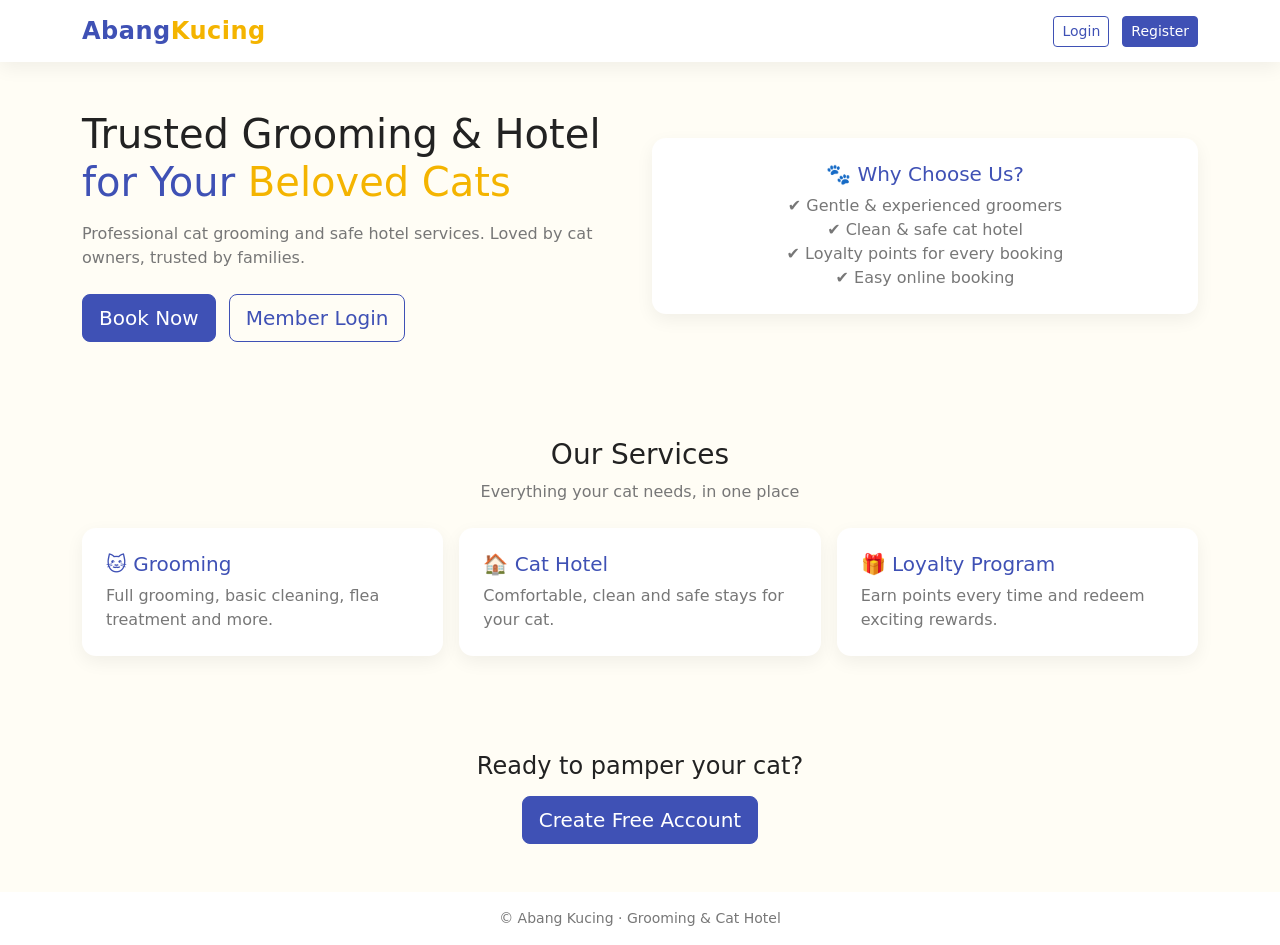
==== index.html @ 8ab562af "Add files via upload" ====
<!DOCTYPE html>
<html lang="en">
<head>
  <meta charset="UTF-8">
  <title>Abang Kucing | Grooming & Cat Hotel</title>
  <meta name="viewport" content="width=device-width, initial-scale=1">

  <!-- Bootstrap -->
  <link href="https://cdn.jsdelivr.net/npm/bootstrap@5.3.2/dist/css/bootstrap.min.css" rel="stylesheet">

  <!-- Abang Kucing Official Style -->
  <link rel="stylesheet" href="css/style.css">
</head>
<body>

<!-- ================= NAVBAR ================= -->
<nav class="navbar navbar-light shadow-sm">
  <div class="container">
    <span class="navbar-brand abang-kucing-logo">
      <span class="abang">Abang</span><span class="kucing">Kucing</span>
    </span>

    <div>
      <a href="login.html" class="btn btn-outline-primary btn-sm me-2">
        Login
      </a>
      <a href="register.html" class="btn btn-primary btn-sm">
        Register
      </a>
    </div>
  </div>
</nav>

<!-- ================= HERO ================= -->
<section class="py-5">
  <div class="container">
    <div class="row align-items-center g-4">

      <div class="col-md-6">
        <h1 class="mb-3">
          Trusted Grooming & Hotel<br>
          <span class="abang">for Your</span>
          <span class="kucing">Beloved Cats</span>
        </h1>

        <p class="text-muted mb-4">
          Professional cat grooming and safe hotel services.
          Loved by cat owners, trusted by families.
        </p>

        <a href="booking.html" class="btn btn-primary btn-lg me-2">
          Book Now
        </a>
        <a href="login.html" class="btn btn-outline-primary btn-lg">
          Member Login
        </a>
      </div>

      <div class="col-md-6 text-center">
        <!-- Placeholder visual -->
        <div class="card shadow-sm p-4">
          <h5 class="mb-2">🐾 Why Choose Us?</h5>
          <ul class="list-unstyled text-muted mb-0">
            <li>✔ Gentle & experienced groomers</li>
            <li>✔ Clean & safe cat hotel</li>
            <li>✔ Loyalty points for every booking</li>
            <li>✔ Easy online booking</li>
          </ul>
        </div>
      </div>

    </div>
  </div>
</section>

<!-- ================= SERVICES ================= -->
<section class="bg-light py-5">
  <div class="container">

    <div class="text-center mb-4">
      <h3>Our Services</h3>
      <p class="text-muted mb-0">
        Everything your cat needs, in one place
      </p>
    </div>

    <div class="row g-3">

      <div class="col-md-4">
        <div class="card shadow-sm p-4 h-100">
          <h5>🐱 Grooming</h5>
          <p class="text-muted mb-0">
            Full grooming, basic cleaning, flea treatment and more.
          </p>
        </div>
      </div>

      <div class="col-md-4">
        <div class="card shadow-sm p-4 h-100">
          <h5>🏠 Cat Hotel</h5>
          <p class="text-muted mb-0">
            Comfortable, clean and safe stays for your cat.
          </p>
        </div>
      </div>

      <div class="col-md-4">
        <div class="card shadow-sm p-4 h-100">
          <h5>🎁 Loyalty Program</h5>
          <p class="text-muted mb-0">
            Earn points every time and redeem exciting rewards.
          </p>
        </div>
      </div>

    </div>
  </div>
</section>

<!-- ================= CTA ================= -->
<section class="py-5">
  <div class="container text-center">
    <h4 class="mb-3">Ready to pamper your cat?</h4>
    <a href="register.html" class="btn btn-primary btn-lg">
      Create Free Account
    </a>
  </div>
</section>

<!-- ================= FOOTER ================= -->
<footer class="py-3 text-center text-muted small">
  © Abang Kucing · Grooming & Cat Hotel
</footer>

</body>
</html>
---- css/style.css ----
/* =====================================================
   ABANG KUCING – OFFICIAL BRAND STYLE
   Berdasarkan logo sebenar AbangKucing
   ===================================================== */

/* ===== BRAND COLORS ===== */
:root {
  --abang-blue: #3F51B5;     /* Biru Abang */
  --kucing-gold: #F4B400;    /* Kuning Kucing */
  --cream-bg: #FFFDF5;       /* Background lembut */
  --text-dark: #222222;
  --text-muted: #777777;
}

/* ===== GLOBAL RESET ===== */
* {
  box-sizing: border-box;
}

/* ===== BODY ===== */
body {
  margin: 0;
  font-family: system-ui, -apple-system, BlinkMacSystemFont, "Segoe UI", sans-serif;
  background-color: var(--cream-bg);
  color: var(--text-dark);
}

/* ===== LOGO TEXT ===== */
.abang-kucing-logo {
  font-weight: 800;
  font-size: 1.5rem;
  letter-spacing: 0.5px;
}

.abang-kucing-logo .abang,
.abang {
  color: var(--abang-blue);
}

.abang-kucing-logo .kucing,
.kucing {
  color: var(--kucing-gold);
}

/* ===== NAVBAR ===== */
.navbar {
  background-color: #ffffff !important;
}

.navbar-brand,
.navbar a {
  text-decoration: none;
}

/* ===== BUTTONS ===== */
.btn-primary {
  background-color: var(--abang-blue);
  border-color: var(--abang-blue);
}

.btn-primary:hover,
.btn-primary:focus {
  background-color: #3646a3;
  border-color: #3646a3;
}

.btn-outline-primary {
  color: var(--abang-blue);
  border-color: var(--abang-blue);
}

.btn-outline-primary:hover {
  background-color: var(--abang-blue);
  color: #ffffff;
}

.btn-outline-secondary {
  border-color: #ccc;
}

/* ===== BADGES ===== */
.badge.bg-warning {
  background-color: var(--kucing-gold) !important;
  color: #000;
}

.badge.bg-success {
  background-color: var(--abang-blue) !important;
}

.badge.bg-danger {
  background-color: #dc3545 !important;
}

/* ===== CARDS ===== */
.card {
  border-radius: 14px;
  border: none;
  background-color: #ffffff;
}

.card h3,
.card h4,
.card h5,
.card h6 {
  color: var(--abang-blue);
}

/* ===== FORMS ===== */
.form-control,
.form-select {
  border-radius: 10px;
}

.form-control:focus,
.form-select:focus {
  border-color: var(--abang-blue);
  box-shadow: 0 0 0 0.15rem rgba(63, 81, 181, 0.25);
}

/* ===== TABLE ===== */
.table th {
  color: var(--abang-blue);
  font-weight: 600;
}

/* ===== LINKS ===== */
a {
  color: var(--abang-blue);
}

a:hover {
  color: #3646a3;
}

/* ===== TEXT ===== */
.text-muted {
  color: var(--text-muted) !important;
}

/* ===== FOOTER ===== */
footer {
  background-color: #ffffff;
}

/* ===== SHADOW ===== */
.shadow-sm {
  box-shadow: 0 6px 18px rgba(0,0,0,0.06) !important;
}

/* ===== UTILITIES ===== */
.bg-light {
  background-color: var(--cream-bg) !important;
}

/* ===== INVOICE ===== */
.invoice-total {
  color: var(--abang-blue);
  font-weight: bold;
}

/* ===== SMALL UX TOUCH ===== */
button,
.btn {
  transition: all 0.15s ease-in-out;
}

button:hover,
.btn:hover {
  transform: translateY(-1px);
}
/* =========================================
   BOOKING STATUS ANIMATION
   ========================================= */

/* Pending = berdenyut lembut */
.badge.bg-warning {
  animation: pulse 1.6s ease-in-out infinite;
}

/* Confirmed = slide in */
.badge.bg-success {
  animation: slideIn 0.4s ease-out;
}

/* Cancelled = fade */
.badge.bg-danger {
  animation: fadeIn 0.3s ease-in;
}

/* ===== KEYFRAMES ===== */
@keyframes pulse {
  0% {
    box-shadow: 0 0 0 0 rgba(244, 180, 0, 0.6);
  }
  70% {
    box-shadow: 0 0 0 8px rgba(244, 180, 0, 0);
  }
  100% {
    box-shadow: 0 0 0 0 rgba(244, 180, 0, 0);
  }
}

@keyframes slideIn {
  from {
    transform: translateY(-6px);
    opacity: 0;
  }
  to {
    transform: translateY(0);
    opacity: 1;
  }
}

@keyframes fadeIn {
  from {
    opacity: 0;
  }
  to {
    opacity: 1;
  }
}
/* =========================================
   MOBILE UI POLISH – ABANG KUCING
   ========================================= */

@media (max-width: 768px) {

  /* ===== GLOBAL SPACING ===== */
  body {
    font-size: 0.95rem;
  }

  .container {
    padding-left: 1rem;
    padding-right: 1rem;
  }

  /* ===== LOGO ===== */
  .abang-kucing-logo {
    font-size: 1.3rem;
  }

  /* ===== HERO TEXT ===== */
  h1 {
    font-size: 1.6rem;
    line-height: 1.3;
  }

  h3 {
    font-size: 1.25rem;
  }

  /* ===== CARDS ===== */
  .card {
    border-radius: 16px;
  }

  .card + .card {
    margin-top: 1rem;
  }

  /* ===== BUTTONS ===== */
  .btn,
  button {
    padding: 0.65rem 0.9rem;
    font-size: 0.95rem;
  }

  .btn-lg {
    padding: 0.8rem 1rem;
    font-size: 1rem;
  }

  /* ===== FORMS ===== */
  .form-control,
  .form-select {
    padding: 0.65rem 0.75rem;
    font-size: 0.95rem;
  }

  /* ===== TABLE ===== */
  .table {
    font-size: 0.85rem;
  }

  .table thead {
    display: none;
  }

  .table tbody tr {
    display: block;
    margin-bottom: 0.75rem;
    border-radius: 12px;
    box-shadow: 0 4px 12px rgba(0,0,0,0.06);
    padding: 0.75rem;
  }

  .table tbody td {
    display: flex;
    justify-content: space-between;
    padding: 0.35rem 0;
    border: none;
  }

  /* ===== NAVBAR ===== */
  .navbar .btn {
    font-size: 0.8rem;
    padding: 0.4rem 0.6rem;
  }

  /* ===== FOOTER ===== */
  footer {
    font-size: 0.75rem;
  }
}
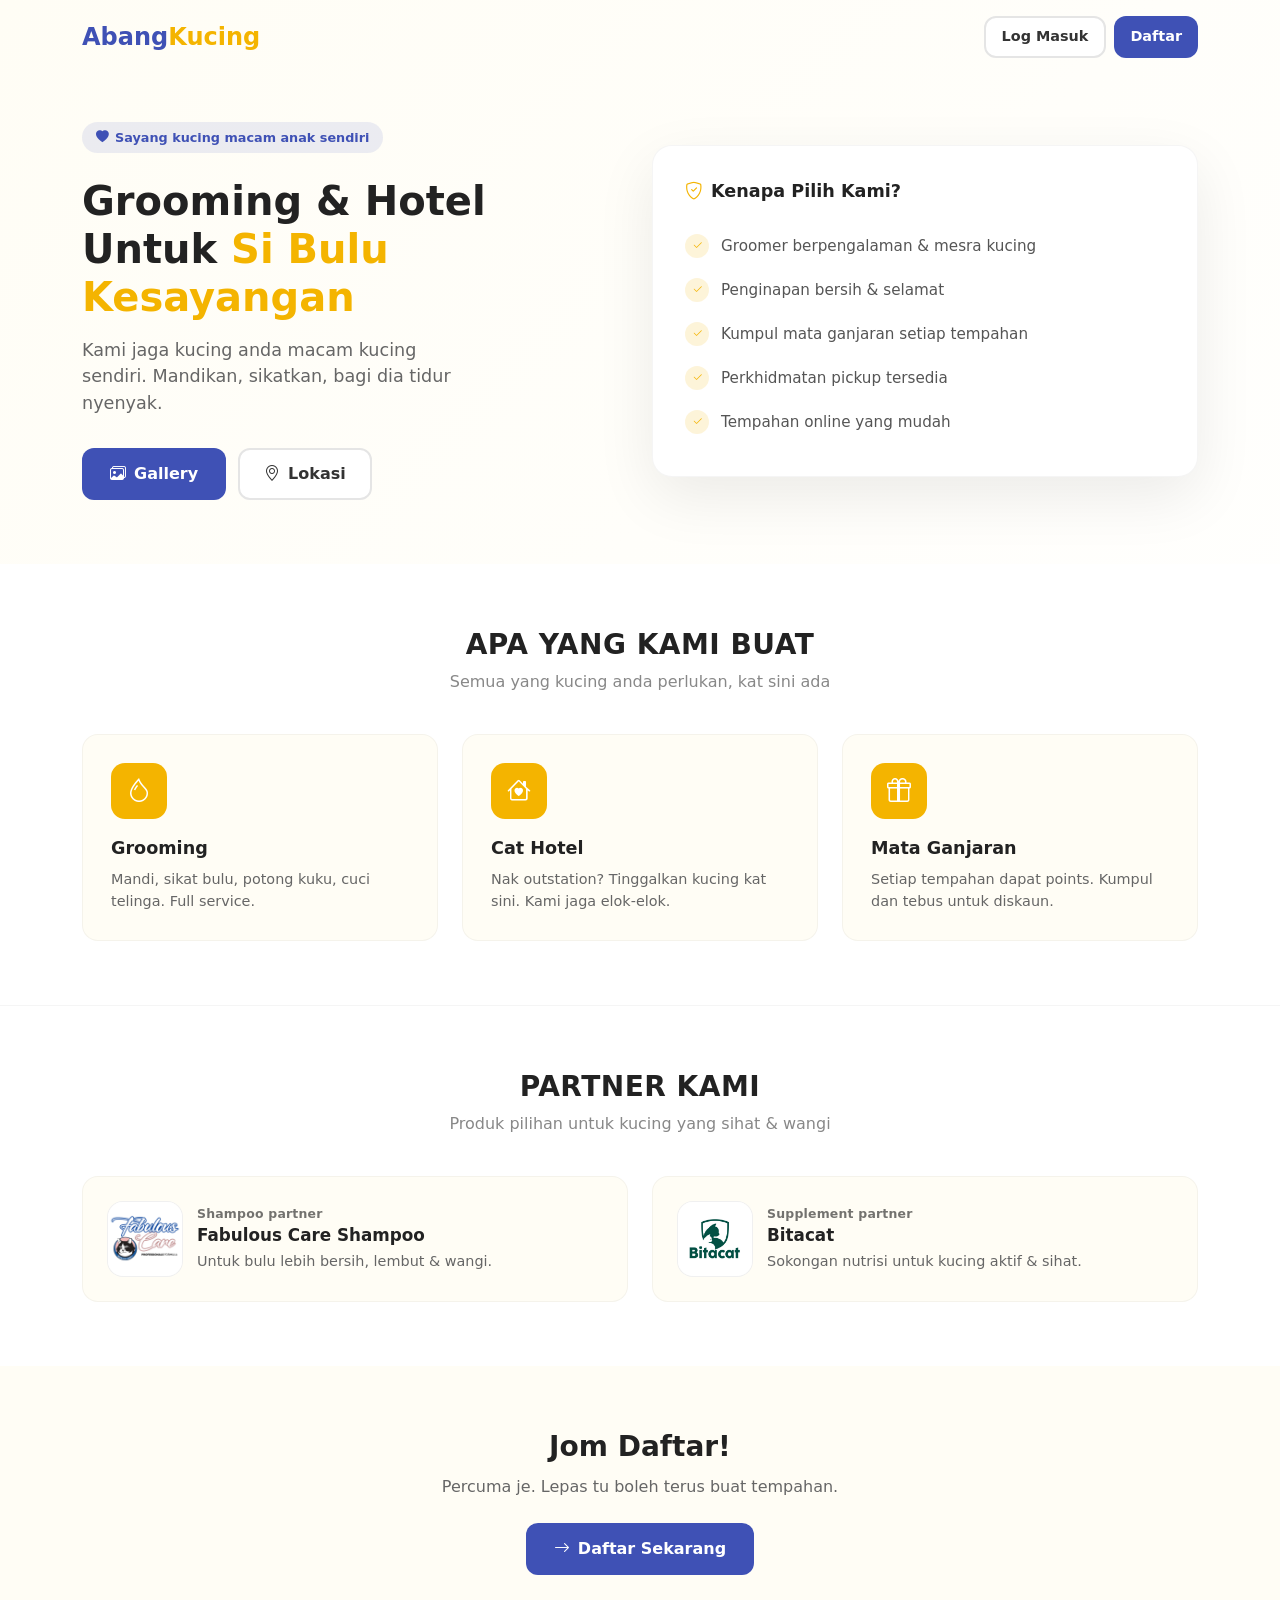
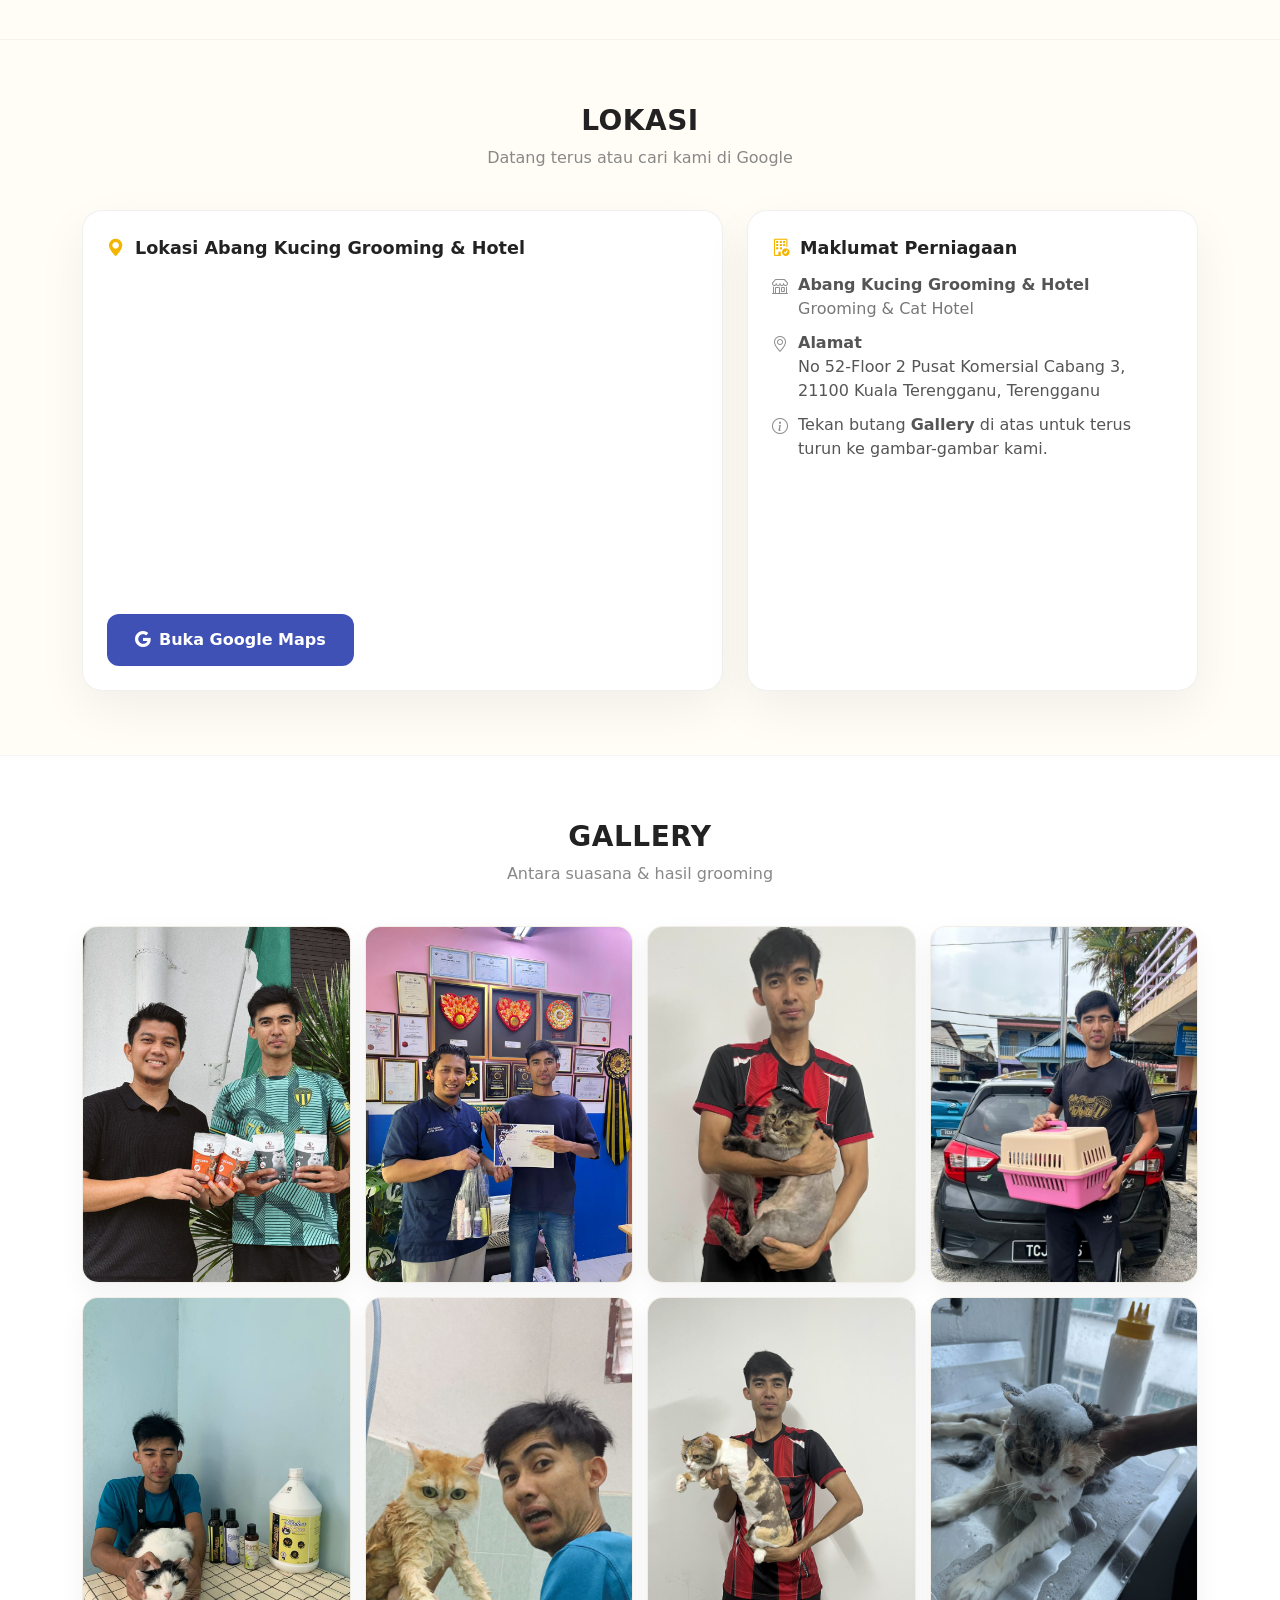
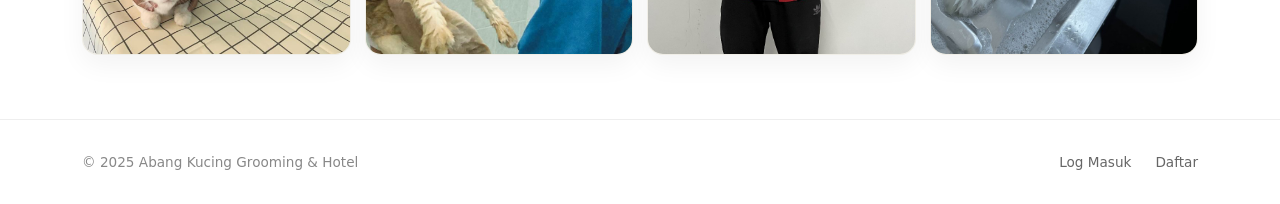
==== commit 16c8a2e9: "feat: booking upgrades, admin settings, and PWA support Adds dynamic grooming addons, booking date r" ====
--- a/index.html
+++ b/index.html
@@ -1,136 +1,878 @@
-<!DOCTYPE html>
-<html lang="en">
-<head>
-  <meta charset="UTF-8">
-  <title>Abang Kucing | Grooming & Cat Hotel</title>
-  <meta name="viewport" content="width=device-width, initial-scale=1">
-
-  <!-- Bootstrap -->
-  <link href="https://cdn.jsdelivr.net/npm/bootstrap@5.3.2/dist/css/bootstrap.min.css" rel="stylesheet">
-
-  <!-- Abang Kucing Official Style -->
-  <link rel="stylesheet" href="css/style.css">
-</head>
-<body>
-
-<!-- ================= NAVBAR ================= -->
-<nav class="navbar navbar-light shadow-sm">
-  <div class="container">
-    <span class="navbar-brand abang-kucing-logo">
-      <span class="abang">Abang</span><span class="kucing">Kucing</span>
-    </span>
-
-    <div>
-      <a href="login.html" class="btn btn-outline-primary btn-sm me-2">
-        Login
-      </a>
-      <a href="register.html" class="btn btn-primary btn-sm">
-        Register
-      </a>
-    </div>
-  </div>
-</nav>
-
-<!-- ================= HERO ================= -->
-<section class="py-5">
-  <div class="container">
-    <div class="row align-items-center g-4">
-
-      <div class="col-md-6">
-        <h1 class="mb-3">
-          Trusted Grooming & Hotel<br>
-          <span class="abang">for Your</span>
-          <span class="kucing">Beloved Cats</span>
-        </h1>
-
-        <p class="text-muted mb-4">
-          Professional cat grooming and safe hotel services.
-          Loved by cat owners, trusted by families.
-        </p>
-
-        <a href="booking.html" class="btn btn-primary btn-lg me-2">
-          Book Now
-        </a>
-        <a href="login.html" class="btn btn-outline-primary btn-lg">
-          Member Login
-        </a>
-      </div>
-
-      <div class="col-md-6 text-center">
-        <!-- Placeholder visual -->
-        <div class="card shadow-sm p-4">
-          <h5 class="mb-2">🐾 Why Choose Us?</h5>
-          <ul class="list-unstyled text-muted mb-0">
-            <li>✔ Gentle & experienced groomers</li>
-            <li>✔ Clean & safe cat hotel</li>
-            <li>✔ Loyalty points for every booking</li>
-            <li>✔ Easy online booking</li>
-          </ul>
-        </div>
-      </div>
-
-    </div>
-  </div>
-</section>
-
-<!-- ================= SERVICES ================= -->
-<section class="bg-light py-5">
-  <div class="container">
-
-    <div class="text-center mb-4">
-      <h3>Our Services</h3>
-      <p class="text-muted mb-0">
-        Everything your cat needs, in one place
-      </p>
-    </div>
-
-    <div class="row g-3">
-
-      <div class="col-md-4">
-        <div class="card shadow-sm p-4 h-100">
-          <h5>🐱 Grooming</h5>
-          <p class="text-muted mb-0">
-            Full grooming, basic cleaning, flea treatment and more.
-          </p>
-        </div>
-      </div>
-
-      <div class="col-md-4">
-        <div class="card shadow-sm p-4 h-100">
-          <h5>🏠 Cat Hotel</h5>
-          <p class="text-muted mb-0">
-            Comfortable, clean and safe stays for your cat.
-          </p>
-        </div>
-      </div>
-
-      <div class="col-md-4">
-        <div class="card shadow-sm p-4 h-100">
-          <h5>🎁 Loyalty Program</h5>
-          <p class="text-muted mb-0">
-            Earn points every time and redeem exciting rewards.
-          </p>
-        </div>
-      </div>
-
-    </div>
-  </div>
-</section>
-
-<!-- ================= CTA ================= -->
-<section class="py-5">
-  <div class="container text-center">
-    <h4 class="mb-3">Ready to pamper your cat?</h4>
-    <a href="register.html" class="btn btn-primary btn-lg">
-      Create Free Account
-    </a>
-  </div>
-</section>
-
-<!-- ================= FOOTER ================= -->
-<footer class="py-3 text-center text-muted small">
-  © Abang Kucing · Grooming & Cat Hotel
-</footer>
-
-</body>
-</html>
+<!DOCTYPE html>
+<html lang="ms">
+<head>
+  <meta charset="UTF-8">
+  <title>Abang Kucing | Grooming & Cat Hotel</title>
+  <meta name="viewport" content="width=device-width, initial-scale=1">
+  <meta name="theme-color" content="#3F51B5">
+  <link rel="manifest" href="/manifest.webmanifest">
+  <link rel="apple-touch-icon" href="/icons/icon-192.png">
+
+  <!-- Bootstrap -->
+  <link href="https://cdn.jsdelivr.net/npm/bootstrap@5.3.2/dist/css/bootstrap.min.css" rel="stylesheet">
+  <!-- Bootstrap Icons -->
+  <link href="https://cdn.jsdelivr.net/npm/bootstrap-icons@1.11.1/font/bootstrap-icons.css" rel="stylesheet">
+  <!-- Abang Kucing Style -->
+  <link rel="stylesheet" href="css/style.css">
+
+  <style>
+    html {
+      scroll-behavior: smooth;
+    }
+
+    .ak-landing {
+      min-height: 100vh;
+      background: linear-gradient(135deg, #FFFDF5 0%, #fff 50%, #FFF9E6 100%);
+    }
+
+    .ak-landing-nav {
+      padding: 1rem 0;
+      background: transparent;
+    }
+
+    .ak-landing-logo {
+      font-size: 1.5rem;
+      font-weight: 700;
+      text-decoration: none;
+    }
+
+    .ak-landing-logo .abang {
+      color: var(--abang-blue, #3F51B5);
+    }
+
+    .ak-landing-logo .kucing {
+      color: var(--kucing-gold, #F4B400);
+    }
+
+    .ak-hero {
+      padding: 3rem 0 4rem;
+    }
+
+    .ak-hero-badge {
+      display: inline-flex;
+      align-items: center;
+      gap: 6px;
+      background: rgba(63, 81, 181, 0.1);
+      color: var(--abang-blue, #3F51B5);
+      padding: 6px 14px;
+      border-radius: 20px;
+      font-size: 0.8rem;
+      font-weight: 600;
+      margin-bottom: 1.5rem;
+    }
+
+    .ak-hero-title {
+      font-size: 2.5rem;
+      font-weight: 800;
+      color: #222;
+      line-height: 1.2;
+      margin-bottom: 1rem;
+    }
+
+    .ak-hero-title span {
+      color: var(--kucing-gold, #F4B400);
+    }
+
+    .ak-hero-subtitle {
+      font-size: 1.1rem;
+      color: #666;
+      margin-bottom: 2rem;
+      max-width: 400px;
+    }
+
+    .ak-hero-buttons {
+      display: flex;
+      gap: 12px;
+      flex-wrap: wrap;
+    }
+
+    .ak-btn-primary {
+      background: var(--abang-blue, #3F51B5);
+      color: #fff;
+      border: none;
+      padding: 14px 28px;
+      border-radius: 12px;
+      font-weight: 600;
+      font-size: 1rem;
+      text-decoration: none;
+      display: inline-flex;
+      align-items: center;
+      gap: 8px;
+      transition: all 0.2s ease;
+    }
+
+    .ak-btn-primary:hover {
+      background: #303f9f;
+      transform: translateY(-2px);
+      color: #fff;
+    }
+
+    .ak-btn-outline {
+      background: #fff;
+      color: #333;
+      border: 2px solid #e5e5e5;
+      padding: 12px 24px;
+      border-radius: 12px;
+      font-weight: 600;
+      font-size: 1rem;
+      text-decoration: none;
+      display: inline-flex;
+      align-items: center;
+      gap: 8px;
+      transition: all 0.2s ease;
+    }
+
+    .ak-btn-outline:hover {
+      border-color: var(--abang-blue, #3F51B5);
+      color: var(--abang-blue, #3F51B5);
+    }
+
+    .ak-hero-visual {
+      position: relative;
+    }
+
+    .ak-hero-card {
+      background: #fff;
+      border-radius: 20px;
+      padding: 2rem;
+      box-shadow: 0 20px 60px rgba(0,0,0,0.08);
+      border: 1px solid rgba(0,0,0,0.04);
+    }
+
+    .ak-hero-card-title {
+      font-size: 1.1rem;
+      font-weight: 700;
+      color: #222;
+      margin-bottom: 1.25rem;
+      display: flex;
+      align-items: center;
+      gap: 8px;
+    }
+
+    .ak-hero-card-title i {
+      color: var(--kucing-gold, #F4B400);
+    }
+
+    .ak-feature-list {
+      list-style: none;
+      padding: 0;
+      margin: 0;
+    }
+
+    .ak-feature-list li {
+      display: flex;
+      align-items: center;
+      gap: 12px;
+      padding: 10px 0;
+      color: #555;
+      font-size: 0.95rem;
+    }
+
+    .ak-feature-list li i {
+      width: 24px;
+      height: 24px;
+      background: rgba(244, 180, 0, 0.15);
+      color: var(--kucing-gold, #F4B400);
+      border-radius: 50%;
+      display: flex;
+      align-items: center;
+      justify-content: center;
+      font-size: 0.7rem;
+      flex-shrink: 0;
+    }
+
+    /* Services Section */
+    .ak-services {
+      padding: 4rem 0;
+      background: #fff;
+    }
+
+    .ak-section-title {
+      font-size: 1.75rem;
+      font-weight: 700;
+      color: #222;
+      margin-bottom: 0.5rem;
+    }
+
+    .ak-section-subtitle {
+      color: #888;
+      margin-bottom: 2.5rem;
+    }
+
+    .ak-service-card {
+      background: #FFFDF5;
+      border-radius: 16px;
+      padding: 1.75rem;
+      height: 100%;
+      border: 1px solid rgba(0,0,0,0.04);
+      transition: all 0.2s ease;
+    }
+
+    .ak-service-card:hover {
+      transform: translateY(-4px);
+      box-shadow: 0 12px 40px rgba(0,0,0,0.08);
+    }
+
+    .ak-service-icon {
+      width: 56px;
+      height: 56px;
+      background: var(--kucing-gold, #F4B400);
+      border-radius: 14px;
+      display: flex;
+      align-items: center;
+      justify-content: center;
+      margin-bottom: 1rem;
+    }
+
+    .ak-service-icon i {
+      font-size: 1.5rem;
+      color: #fff;
+    }
+
+    .ak-service-title {
+      font-size: 1.1rem;
+      font-weight: 700;
+      color: #222;
+      margin-bottom: 0.5rem;
+    }
+
+    .ak-service-desc {
+      color: #666;
+      font-size: 0.9rem;
+      margin-bottom: 0;
+    }
+
+    /* CTA */
+    .ak-cta {
+      padding: 4rem 0;
+      background: #FFFDF5;
+      text-align: center;
+    }
+
+    .ak-cta-title {
+      font-size: 1.75rem;
+      font-weight: 700;
+      color: #222;
+      margin-bottom: 0.75rem;
+    }
+
+    .ak-cta-subtitle {
+      color: #666;
+      margin-bottom: 1.5rem;
+    }
+
+    /* Partners */
+    .ak-partners {
+      padding: 4rem 0;
+      background: #fff;
+      border-top: 1px solid rgba(0,0,0,0.04);
+    }
+
+    .ak-partner-card {
+      background: #FFFDF5;
+      border-radius: 16px;
+      padding: 1.5rem;
+      border: 1px solid rgba(0,0,0,0.04);
+      height: 100%;
+      display: flex;
+      gap: 14px;
+      align-items: center;
+    }
+
+    .ak-partner-logo {
+      width: 76px;
+      height: 76px;
+      border-radius: 16px;
+      background: #fff;
+      border: 1px solid rgba(0,0,0,0.06);
+      display: grid;
+      place-items: center;
+      flex: 0 0 auto;
+      overflow: hidden;
+    }
+
+    .ak-partner-logo img {
+      width: 100%;
+      height: 100%;
+      object-fit: contain;
+      display: block;
+    }
+
+    .ak-partner-kicker {
+      font-size: 0.78rem;
+      font-weight: 700;
+      letter-spacing: 0.2px;
+      color: rgba(0,0,0,0.55);
+      margin-bottom: 2px;
+    }
+
+    .ak-partner-name {
+      font-size: 1.05rem;
+      font-weight: 800;
+      color: #222;
+      margin: 0;
+      line-height: 1.15;
+    }
+
+    .ak-partner-note {
+      font-size: 0.9rem;
+      color: #666;
+      margin: 6px 0 0;
+    }
+
+    /* Location + SSM */
+    .ak-info {
+      padding: 4rem 0;
+      background: #FFFDF5;
+      border-top: 1px solid rgba(0,0,0,0.04);
+    }
+
+    .ak-info-card {
+      background: #fff;
+      border-radius: 20px;
+      padding: 1.5rem;
+      border: 1px solid rgba(0,0,0,0.06);
+      box-shadow: 0 18px 50px rgba(0,0,0,0.06);
+      height: 100%;
+    }
+
+    .ak-info-title {
+      display: flex;
+      align-items: center;
+      gap: 10px;
+      font-weight: 800;
+      font-size: 1.1rem;
+      color: #222;
+      margin-bottom: 12px;
+    }
+
+    .ak-info-title i {
+      color: var(--kucing-gold, #F4B400);
+    }
+
+    .ak-map-embed {
+      width: 100%;
+      height: 320px;
+      border: 0;
+      border-radius: 14px;
+    }
+
+    .ak-info-line {
+      display: flex;
+      gap: 10px;
+      align-items: flex-start;
+      margin-bottom: 10px;
+      color: #555;
+    }
+
+    .ak-info-line i {
+      margin-top: 2px;
+      color: rgba(0,0,0,0.45);
+      flex: 0 0 auto;
+    }
+
+    .ak-info-actions {
+      display: flex;
+      gap: 10px;
+      flex-wrap: wrap;
+      margin-top: 14px;
+    }
+
+    /* Gallery */
+    .ak-gallery {
+      padding: 4rem 0;
+      background: #fff;
+      border-top: 1px solid rgba(0,0,0,0.04);
+    }
+
+    .ak-gallery-grid {
+      display: grid;
+      grid-template-columns: repeat(4, minmax(0, 1fr));
+      gap: 14px;
+    }
+
+    .ak-gallery-item {
+      border-radius: 16px;
+      overflow: hidden;
+      border: 1px solid rgba(0,0,0,0.06);
+      background: #FFFDF5;
+      box-shadow: 0 10px 26px rgba(0,0,0,0.05);
+      transition: transform 0.18s ease, box-shadow 0.18s ease;
+    }
+
+    .ak-gallery-item:hover {
+      transform: translateY(-2px);
+      box-shadow: 0 14px 34px rgba(0,0,0,0.08);
+    }
+
+    .ak-gallery-img {
+      width: 100%;
+      aspect-ratio: 1 / 1;
+      object-fit: cover;
+      object-position: center;
+      display: block;
+    }
+
+    /* If image is portrait, make tile taller + keep head visible */
+    .ak-gallery-item.is-portrait .ak-gallery-img {
+      aspect-ratio: 3 / 4;
+      object-position: center top;
+    }
+
+    /* Gallery Modal */
+    .ak-gallery-modal-img {
+      width: 100%;
+      max-height: calc(100vh - 160px);
+      object-fit: contain;
+      background: rgba(255,255,255,0.92);
+      border-radius: 18px;
+      display: block;
+    }
+
+    .ak-gallery-modal-close {
+      background: rgba(0,0,0,0.35);
+      border: 1px solid rgba(255,255,255,0.18);
+      border-radius: 999px;
+      width: 40px;
+      height: 40px;
+      display: grid;
+      place-items: center;
+      color: #fff;
+    }
+
+    @media (max-width: 992px) {
+      .ak-gallery-grid {
+        grid-template-columns: repeat(3, minmax(0, 1fr));
+      }
+    }
+
+    @media (max-width: 576px) {
+      .ak-gallery-grid {
+        grid-template-columns: repeat(2, minmax(0, 1fr));
+      }
+    }
+
+    /* Footer */
+    .ak-footer {
+      padding: 2rem 0;
+      background: #fff;
+      border-top: 1px solid #eee;
+    }
+
+    .ak-footer-content {
+      display: flex;
+      justify-content: space-between;
+      align-items: center;
+      flex-wrap: wrap;
+      gap: 1rem;
+    }
+
+    .ak-footer-copy {
+      color: #888;
+      font-size: 0.85rem;
+    }
+
+    .ak-footer-links {
+      display: flex;
+      gap: 1.5rem;
+    }
+
+    .ak-footer-links a {
+      color: #666;
+      font-size: 0.85rem;
+      text-decoration: none;
+    }
+
+    .ak-footer-links a:hover {
+      color: var(--abang-blue, #3F51B5);
+    }
+
+    @media (max-width: 768px) {
+      .ak-hero-title {
+        font-size: 2rem;
+      }
+
+      .ak-hero-visual {
+        margin-top: 2rem;
+      }
+
+      .ak-footer-content {
+        flex-direction: column;
+        text-align: center;
+      }
+    }
+  </style>
+</head>
+<body class="ak-landing">
+
+<!-- Navigation -->
+<nav class="ak-landing-nav">
+  <div class="container">
+    <div class="d-flex justify-content-between align-items-center">
+      <a href="/" class="ak-landing-logo">
+        <span class="abang">Abang</span><span class="kucing">Kucing</span>
+      </a>
+      <div class="d-flex gap-2">
+        <a href="login" class="ak-btn-outline" style="padding: 8px 16px; font-size: 0.9rem;">
+          Log Masuk
+        </a>
+        <a href="register" class="ak-btn-primary" style="padding: 8px 16px; font-size: 0.9rem;">
+          Daftar
+        </a>
+      </div>
+    </div>
+  </div>
+</nav>
+
+<!-- Hero Section -->
+<section class="ak-hero">
+  <div class="container">
+    <div class="row align-items-center">
+      <div class="col-lg-6">
+        <div class="ak-hero-badge">
+          <i class="bi bi-heart-fill"></i>
+          Sayang kucing macam anak sendiri
+        </div>
+
+        <h1 class="ak-hero-title">
+          Grooming & Hotel<br>
+          Untuk <span>Si Bulu Kesayangan</span>
+        </h1>
+
+        <p class="ak-hero-subtitle">
+          Kami jaga kucing anda macam kucing sendiri. Mandikan, sikatkan, bagi dia tidur nyenyak.
+        </p>
+
+        <div class="ak-hero-buttons">
+          <a href="#gallery" class="ak-btn-primary">
+            <i class="bi bi-images"></i>
+            Gallery
+          </a>
+          <a href="#location" class="ak-btn-outline">
+            <i class="bi bi-geo-alt"></i>
+            Lokasi
+          </a>
+        </div>
+      </div>
+
+      <div class="col-lg-6">
+        <div class="ak-hero-visual">
+          <div class="ak-hero-card">
+            <div class="ak-hero-card-title">
+              <i class="bi bi-shield-check"></i>
+              Kenapa Pilih Kami?
+            </div>
+            <ul class="ak-feature-list">
+              <li>
+                <i class="bi bi-check2"></i>
+                Groomer berpengalaman & mesra kucing
+              </li>
+              <li>
+                <i class="bi bi-check2"></i>
+                Penginapan bersih & selamat
+              </li>
+              <li>
+                <i class="bi bi-check2"></i>
+                Kumpul mata ganjaran setiap tempahan
+              </li>
+              <li>
+                <i class="bi bi-check2"></i>
+                Perkhidmatan pickup tersedia
+              </li>
+              <li>
+                <i class="bi bi-check2"></i>
+                Tempahan online yang mudah
+              </li>
+            </ul>
+          </div>
+        </div>
+      </div>
+    </div>
+  </div>
+</section>
+
+<!-- Services Section -->
+<section class="ak-services">
+  <div class="container">
+    <div class="text-center">
+      <h2 class="ak-section-title">Apa Yang Kami Buat</h2>
+      <p class="ak-section-subtitle">Semua yang kucing anda perlukan, kat sini ada</p>
+    </div>
+
+    <div class="row g-4">
+      <div class="col-md-4">
+        <div class="ak-service-card">
+          <div class="ak-service-icon">
+            <i class="bi bi-droplet"></i>
+          </div>
+          <div class="ak-service-title">Grooming</div>
+          <div class="ak-service-desc">
+            Mandi, sikat bulu, potong kuku, cuci telinga. Full service.
+          </div>
+        </div>
+      </div>
+
+      <div class="col-md-4">
+        <div class="ak-service-card">
+          <div class="ak-service-icon">
+            <i class="bi bi-house-heart"></i>
+          </div>
+          <div class="ak-service-title">Cat Hotel</div>
+          <div class="ak-service-desc">
+            Nak outstation? Tinggalkan kucing kat sini. Kami jaga elok-elok.
+          </div>
+        </div>
+      </div>
+
+      <div class="col-md-4">
+        <div class="ak-service-card">
+          <div class="ak-service-icon">
+            <i class="bi bi-gift"></i>
+          </div>
+          <div class="ak-service-title">Mata Ganjaran</div>
+          <div class="ak-service-desc">
+            Setiap tempahan dapat points. Kumpul dan tebus untuk diskaun.
+          </div>
+        </div>
+      </div>
+    </div>
+  </div>
+</section>
+
+<!-- Partners Section -->
+<section class="ak-partners">
+  <div class="container">
+    <div class="text-center">
+      <h2 class="ak-section-title">Partner Kami</h2>
+      <p class="ak-section-subtitle">Produk pilihan untuk kucing yang sihat & wangi</p>
+    </div>
+
+    <div class="row g-4">
+      <div class="col-md-6">
+        <div class="ak-partner-card">
+          <div class="ak-partner-logo">
+            <img src="img/partners/fabulous-care.png" alt="Logo Fabulous Care" loading="lazy">
+          </div>
+          <div>
+            <div class="ak-partner-kicker">Shampoo partner</div>
+            <p class="ak-partner-name">Fabulous Care Shampoo</p>
+            <p class="ak-partner-note">Untuk bulu lebih bersih, lembut & wangi.</p>
+          </div>
+        </div>
+      </div>
+
+      <div class="col-md-6">
+        <div class="ak-partner-card">
+          <div class="ak-partner-logo">
+            <img src="img/partners/bitacat.png" alt="Logo Bitacat" loading="lazy">
+          </div>
+          <div>
+            <div class="ak-partner-kicker">Supplement partner</div>
+            <p class="ak-partner-name">Bitacat</p>
+            <p class="ak-partner-note">Sokongan nutrisi untuk kucing aktif & sihat.</p>
+          </div>
+        </div>
+      </div>
+    </div>
+  </div>
+</section>
+
+<!-- CTA Section -->
+<section class="ak-cta">
+  <div class="container">
+    <h2 class="ak-cta-title">Jom Daftar!</h2>
+    <p class="ak-cta-subtitle">Percuma je. Lepas tu boleh terus buat tempahan.</p>
+    <a href="register" class="ak-btn-primary">
+      <i class="bi bi-arrow-right"></i>
+      Daftar Sekarang
+    </a>
+  </div>
+</section>
+
+<!-- Location -->
+<section class="ak-info" id="location">
+  <div class="container">
+    <div class="text-center">
+      <h2 class="ak-section-title">Lokasi</h2>
+      <p class="ak-section-subtitle">Datang terus atau cari kami di Google</p>
+    </div>
+
+    <div class="row g-4">
+      <div class="col-lg-7">
+        <div class="ak-info-card">
+          <div class="ak-info-title">
+            <i class="bi bi-geo-alt-fill"></i>
+            Lokasi Abang Kucing Grooming & Hotel
+          </div>
+          <iframe
+            class="ak-map-embed"
+            loading="lazy"
+            referrerpolicy="no-referrer-when-downgrade"
+            src="https://www.google.com/maps?q=Abang%20Kucing%20Grooming%20%26%20Hotel%2C%20No%2052-Floor%202%20Pusat%20Komersial%20Cabang%203%2C%2021100%20Kuala%20Terengganu%2C%20Terengganu&output=embed"
+            title="Peta lokasi Abang Kucing Grooming & Hotel">
+          </iframe>
+          <div class="ak-info-actions">
+            <a class="ak-btn-primary" href="https://www.google.com/maps/search/?api=1&query=Abang%20Kucing%20Grooming%20%26%20Hotel%2C%20No%2052-Floor%202%20Pusat%20Komersial%20Cabang%203%2C%2021100%20Kuala%20Terengganu%2C%20Terengganu" target="_blank" rel="noopener">
+              <i class="bi bi-google"></i>
+              Buka Google Maps
+            </a>
+          </div>
+        </div>
+      </div>
+
+      <div class="col-lg-5">
+        <div class="ak-info-card">
+          <div class="ak-info-title">
+            <i class="bi bi-building-check"></i>
+            Maklumat Perniagaan
+          </div>
+
+          <div class="ak-info-line">
+            <i class="bi bi-shop"></i>
+            <div>
+              <strong>Abang Kucing Grooming & Hotel</strong><br>
+              <span style="color:#777;">Grooming & Cat Hotel</span>
+            </div>
+          </div>
+
+          <div class="ak-info-line">
+            <i class="bi bi-geo-alt"></i>
+            <div>
+              <strong>Alamat</strong><br>
+              No 52-Floor 2 Pusat Komersial Cabang 3, 21100 Kuala Terengganu, Terengganu
+            </div>
+          </div>
+
+          <div class="ak-info-line" style="margin-bottom:0;">
+            <i class="bi bi-info-circle"></i>
+            <div>
+              Tekan butang <strong>Gallery</strong> di atas untuk terus turun ke gambar-gambar kami.
+            </div>
+          </div>
+        </div>
+      </div>
+    </div>
+  </div>
+</section>
+
+<!-- Gallery -->
+<section class="ak-gallery" id="gallery">
+  <div class="container">
+    <div class="text-center">
+      <h2 class="ak-section-title">Gallery</h2>
+      <p class="ak-section-subtitle">Antara suasana & hasil grooming</p>
+    </div>
+
+    <div class="ak-gallery-grid">
+      <a class="ak-gallery-item" href="img/gallery/01.png">
+        <img class="ak-gallery-img" src="img/gallery/01.png" alt="Gallery 1" loading="lazy">
+      </a>
+      <a class="ak-gallery-item" href="img/gallery/02.png">
+        <img class="ak-gallery-img" src="img/gallery/02.png" alt="Gallery 2" loading="lazy">
+      </a>
+      <a class="ak-gallery-item" href="img/gallery/03.png">
+        <img class="ak-gallery-img" src="img/gallery/03.png" alt="Gallery 3" loading="lazy">
+      </a>
+      <a class="ak-gallery-item" href="img/gallery/04.png">
+        <img class="ak-gallery-img" src="img/gallery/04.png" alt="Gallery 4" loading="lazy">
+      </a>
+      <a class="ak-gallery-item" href="img/gallery/05.png">
+        <img class="ak-gallery-img" src="img/gallery/05.png" alt="Gallery 5" loading="lazy">
+      </a>
+      <a class="ak-gallery-item" href="img/gallery/06.png">
+        <img class="ak-gallery-img" src="img/gallery/06.png" alt="Gallery 6" loading="lazy">
+      </a>
+      <a class="ak-gallery-item" href="img/gallery/07.png">
+        <img class="ak-gallery-img" src="img/gallery/07.png" alt="Gallery 7" loading="lazy">
+      </a>
+      <a class="ak-gallery-item" href="img/gallery/08.png">
+        <img class="ak-gallery-img" src="img/gallery/08.png" alt="Gallery 8" loading="lazy">
+      </a>
+    </div>
+  </div>
+</section>
+
+<!-- Gallery Modal -->
+<div class="modal fade" id="akGalleryModal" tabindex="-1" aria-hidden="true">
+  <div class="modal-dialog modal-dialog-centered modal-xl modal-fullscreen-sm-down">
+    <div class="modal-content" style="background: transparent; border: 0;">
+      <div class="modal-header" style="border: 0; padding: 0 0 10px;">
+        <button type="button" class="ak-gallery-modal-close" data-bs-dismiss="modal" aria-label="Tutup">
+          <i class="bi bi-x-lg"></i>
+        </button>
+      </div>
+      <div class="modal-body p-0">
+        <img id="akGalleryModalImg" class="ak-gallery-modal-img" src="" alt="">
+      </div>
+    </div>
+  </div>
+</div>
+
+<!-- Footer -->
+<footer class="ak-footer">
+  <div class="container">
+    <div class="ak-footer-content">
+      <div class="ak-footer-copy">
+        © 2025 Abang Kucing Grooming &amp; Hotel
+      </div>
+      <div class="ak-footer-links">
+        <a href="login">Log Masuk</a>
+        <a href="register">Daftar</a>
+      </div>
+    </div>
+  </div>
+</footer>
+
+<script src="https://cdn.jsdelivr.net/npm/bootstrap@5.3.2/dist/js/bootstrap.bundle.min.js"></script>
+<script>
+  (function () {
+    const grid = document.querySelector('.ak-gallery-grid');
+    const modalEl = document.getElementById('akGalleryModal');
+    const modalImg = document.getElementById('akGalleryModalImg');
+    if (!grid || !modalEl || !modalImg || !window.bootstrap) return;
+
+    const modal = new bootstrap.Modal(modalEl, { keyboard: true });
+
+    // Mark portrait images so they render taller (avoid cropping heads)
+    function markPortrait(imgEl) {
+      const a = imgEl?.closest?.('a.ak-gallery-item');
+      if (!a) return;
+      const w = imgEl.naturalWidth || 0;
+      const h = imgEl.naturalHeight || 0;
+      if (!w || !h) return;
+      if (h / w > 1.15) a.classList.add('is-portrait');
+    }
+
+    grid.querySelectorAll('img.ak-gallery-img').forEach((imgEl) => {
+      if (imgEl.complete) {
+        markPortrait(imgEl);
+      } else {
+        imgEl.addEventListener('load', () => markPortrait(imgEl), { once: true });
+      }
+    });
+
+    grid.addEventListener('click', (e) => {
+      const a = e.target.closest('a.ak-gallery-item');
+      if (!a) return;
+      e.preventDefault();
+
+      const href = a.getAttribute('href') || '';
+      const img = a.querySelector('img');
+      const alt = img?.getAttribute('alt') || 'Gallery';
+
+      modalImg.src = href;
+      modalImg.alt = alt;
+      modal.show();
+    });
+
+    modalEl.addEventListener('hidden.bs.modal', () => {
+      // reset to stop loading / release memory
+      modalImg.src = '';
+      modalImg.alt = '';
+    });
+  })();
+</script>
+<script src="js/nav.js"></script>
+<script src="js/pwa.js"></script>
+</body>
+</html>
--- a/css/style.css
+++ b/css/style.css
@@ -1,316 +1,2733 @@
-/* =====================================================
-   ABANG KUCING – OFFICIAL BRAND STYLE
-   Berdasarkan logo sebenar AbangKucing
-   ===================================================== */
-
-/* ===== BRAND COLORS ===== */
-:root {
-  --abang-blue: #3F51B5;     /* Biru Abang */
-  --kucing-gold: #F4B400;    /* Kuning Kucing */
-  --cream-bg: #FFFDF5;       /* Background lembut */
-  --text-dark: #222222;
-  --text-muted: #777777;
-}
-
-/* ===== GLOBAL RESET ===== */
-* {
-  box-sizing: border-box;
-}
-
-/* ===== BODY ===== */
-body {
-  margin: 0;
-  font-family: system-ui, -apple-system, BlinkMacSystemFont, "Segoe UI", sans-serif;
-  background-color: var(--cream-bg);
-  color: var(--text-dark);
-}
-
-/* ===== LOGO TEXT ===== */
-.abang-kucing-logo {
-  font-weight: 800;
-  font-size: 1.5rem;
-  letter-spacing: 0.5px;
-}
-
-.abang-kucing-logo .abang,
-.abang {
-  color: var(--abang-blue);
-}
-
-.abang-kucing-logo .kucing,
-.kucing {
-  color: var(--kucing-gold);
-}
-
-/* ===== NAVBAR ===== */
-.navbar {
-  background-color: #ffffff !important;
-}
-
-.navbar-brand,
-.navbar a {
-  text-decoration: none;
-}
-
-/* ===== BUTTONS ===== */
-.btn-primary {
-  background-color: var(--abang-blue);
-  border-color: var(--abang-blue);
-}
-
-.btn-primary:hover,
-.btn-primary:focus {
-  background-color: #3646a3;
-  border-color: #3646a3;
-}
-
-.btn-outline-primary {
-  color: var(--abang-blue);
-  border-color: var(--abang-blue);
-}
-
-.btn-outline-primary:hover {
-  background-color: var(--abang-blue);
-  color: #ffffff;
-}
-
-.btn-outline-secondary {
-  border-color: #ccc;
-}
-
-/* ===== BADGES ===== */
-.badge.bg-warning {
-  background-color: var(--kucing-gold) !important;
-  color: #000;
-}
-
-.badge.bg-success {
-  background-color: var(--abang-blue) !important;
-}
-
-.badge.bg-danger {
-  background-color: #dc3545 !important;
-}
-
-/* ===== CARDS ===== */
-.card {
-  border-radius: 14px;
-  border: none;
-  background-color: #ffffff;
-}
-
-.card h3,
-.card h4,
-.card h5,
-.card h6 {
-  color: var(--abang-blue);
-}
-
-/* ===== FORMS ===== */
-.form-control,
-.form-select {
-  border-radius: 10px;
-}
-
-.form-control:focus,
-.form-select:focus {
-  border-color: var(--abang-blue);
-  box-shadow: 0 0 0 0.15rem rgba(63, 81, 181, 0.25);
-}
-
-/* ===== TABLE ===== */
-.table th {
-  color: var(--abang-blue);
-  font-weight: 600;
-}
-
-/* ===== LINKS ===== */
-a {
-  color: var(--abang-blue);
-}
-
-a:hover {
-  color: #3646a3;
-}
-
-/* ===== TEXT ===== */
-.text-muted {
-  color: var(--text-muted) !important;
-}
-
-/* ===== FOOTER ===== */
-footer {
-  background-color: #ffffff;
-}
-
-/* ===== SHADOW ===== */
-.shadow-sm {
-  box-shadow: 0 6px 18px rgba(0,0,0,0.06) !important;
-}
-
-/* ===== UTILITIES ===== */
-.bg-light {
-  background-color: var(--cream-bg) !important;
-}
-
-/* ===== INVOICE ===== */
-.invoice-total {
-  color: var(--abang-blue);
-  font-weight: bold;
-}
-
-/* ===== SMALL UX TOUCH ===== */
-button,
-.btn {
-  transition: all 0.15s ease-in-out;
-}
-
-button:hover,
-.btn:hover {
-  transform: translateY(-1px);
-}
-/* =========================================
-   BOOKING STATUS ANIMATION
-   ========================================= */
-
-/* Pending = berdenyut lembut */
-.badge.bg-warning {
-  animation: pulse 1.6s ease-in-out infinite;
-}
-
-/* Confirmed = slide in */
-.badge.bg-success {
-  animation: slideIn 0.4s ease-out;
-}
-
-/* Cancelled = fade */
-.badge.bg-danger {
-  animation: fadeIn 0.3s ease-in;
-}
-
-/* ===== KEYFRAMES ===== */
-@keyframes pulse {
-  0% {
-    box-shadow: 0 0 0 0 rgba(244, 180, 0, 0.6);
-  }
-  70% {
-    box-shadow: 0 0 0 8px rgba(244, 180, 0, 0);
-  }
-  100% {
-    box-shadow: 0 0 0 0 rgba(244, 180, 0, 0);
-  }
-}
-
-@keyframes slideIn {
-  from {
-    transform: translateY(-6px);
-    opacity: 0;
-  }
-  to {
-    transform: translateY(0);
-    opacity: 1;
-  }
-}
-
-@keyframes fadeIn {
-  from {
-    opacity: 0;
-  }
-  to {
-    opacity: 1;
-  }
-}
-/* =========================================
-   MOBILE UI POLISH – ABANG KUCING
-   ========================================= */
-
-@media (max-width: 768px) {
-
-  /* ===== GLOBAL SPACING ===== */
-  body {
-    font-size: 0.95rem;
-  }
-
-  .container {
-    padding-left: 1rem;
-    padding-right: 1rem;
-  }
-
-  /* ===== LOGO ===== */
-  .abang-kucing-logo {
-    font-size: 1.3rem;
-  }
-
-  /* ===== HERO TEXT ===== */
-  h1 {
-    font-size: 1.6rem;
-    line-height: 1.3;
-  }
-
-  h3 {
-    font-size: 1.25rem;
-  }
-
-  /* ===== CARDS ===== */
-  .card {
-    border-radius: 16px;
-  }
-
-  .card + .card {
-    margin-top: 1rem;
-  }
-
-  /* ===== BUTTONS ===== */
-  .btn,
-  button {
-    padding: 0.65rem 0.9rem;
-    font-size: 0.95rem;
-  }
-
-  .btn-lg {
-    padding: 0.8rem 1rem;
-    font-size: 1rem;
-  }
-
-  /* ===== FORMS ===== */
-  .form-control,
-  .form-select {
-    padding: 0.65rem 0.75rem;
-    font-size: 0.95rem;
-  }
-
-  /* ===== TABLE ===== */
-  .table {
-    font-size: 0.85rem;
-  }
-
-  .table thead {
-    display: none;
-  }
-
-  .table tbody tr {
-    display: block;
-    margin-bottom: 0.75rem;
-    border-radius: 12px;
-    box-shadow: 0 4px 12px rgba(0,0,0,0.06);
-    padding: 0.75rem;
-  }
-
-  .table tbody td {
-    display: flex;
-    justify-content: space-between;
-    padding: 0.35rem 0;
-    border: none;
-  }
-
-  /* ===== NAVBAR ===== */
-  .navbar .btn {
-    font-size: 0.8rem;
-    padding: 0.4rem 0.6rem;
-  }
-
-  /* ===== FOOTER ===== */
-  footer {
-    font-size: 0.75rem;
-  }
-}
+/* =====================================================
+   ABANG KUCING – OFFICIAL BRAND STYLE
+   Berdasarkan logo sebenar AbangKucing
+   ===================================================== */
+
+/* ===== BRAND COLORS ===== */
+:root {
+  --abang-blue: #3F51B5;     /* Biru Abang */
+  --kucing-gold: #F4B400;    /* Kuning Kucing */
+  --cream-bg: #FFFDF5;       /* Background lembut */
+  --text-dark: #222222;
+  --text-muted: #777777;
+}
+
+/* ===== GLOBAL RESET ===== */
+* {
+  box-sizing: border-box;
+}
+
+/* ===== BODY ===== */
+body {
+  margin: 0;
+  font-family: system-ui, -apple-system, BlinkMacSystemFont, "Segoe UI", sans-serif;
+  background-color: var(--cream-bg);
+  color: var(--text-dark);
+}
+
+/* ===== LOGO TEXT ===== */
+.abang-kucing-logo {
+  font-weight: 800;
+  font-size: 1.5rem;
+  letter-spacing: 0.5px;
+}
+
+.abang-kucing-logo .abang,
+.abang {
+  color: var(--abang-blue);
+}
+
+.abang-kucing-logo .kucing,
+.kucing {
+  color: var(--kucing-gold);
+}
+
+/* ===== NAVBAR ===== */
+.navbar {
+  background-color: #ffffff !important;
+}
+
+.navbar-brand,
+.navbar a {
+  text-decoration: none;
+}
+
+/* ===== BUTTONS ===== */
+.btn-primary {
+  background-color: var(--abang-blue);
+  border-color: var(--abang-blue);
+}
+
+.btn-primary:hover,
+.btn-primary:focus {
+  background-color: #3646a3;
+  border-color: #3646a3;
+}
+
+.btn-outline-primary {
+  color: var(--abang-blue);
+  border-color: var(--abang-blue);
+}
+
+.btn-outline-primary:hover {
+  background-color: var(--abang-blue);
+  color: #ffffff;
+}
+
+.btn-outline-secondary {
+  border-color: #ccc;
+}
+
+/* ===== BADGES ===== */
+.badge.bg-warning {
+  background-color: var(--kucing-gold) !important;
+  color: #000;
+}
+
+.badge.bg-success {
+  background-color: var(--abang-blue) !important;
+}
+
+.badge.bg-danger {
+  background-color: #dc3545 !important;
+}
+
+/* ===== CARDS ===== */
+.card {
+  border-radius: 14px;
+  border: none;
+  background-color: #ffffff;
+}
+
+.card h3,
+.card h4,
+.card h5,
+.card h6 {
+  color: var(--abang-blue);
+}
+
+/* ===== FORMS ===== */
+.form-control,
+.form-select {
+  border-radius: 10px;
+}
+
+.form-control:focus,
+.form-select:focus {
+  border-color: var(--abang-blue);
+  box-shadow: 0 0 0 0.15rem rgba(63, 81, 181, 0.25);
+}
+
+/* ===== TABLE ===== */
+.table th {
+  color: var(--abang-blue);
+  font-weight: 600;
+}
+
+/* ===== LINKS ===== */
+a {
+  color: var(--abang-blue);
+}
+
+a:hover {
+  color: #3646a3;
+}
+
+/* ===== TEXT ===== */
+.text-muted {
+  color: var(--text-muted) !important;
+}
+
+/* ===== FOOTER ===== */
+footer {
+  background-color: #ffffff;
+}
+
+/* ===== SHADOW ===== */
+.shadow-sm {
+  box-shadow: 0 6px 18px rgba(0,0,0,0.06) !important;
+}
+
+/* ===== UTILITIES ===== */
+.bg-light {
+  background-color: var(--cream-bg) !important;
+}
+
+/* ===== INVOICE ===== */
+.invoice-total {
+  color: var(--abang-blue);
+  font-weight: bold;
+}
+
+/* ===== SMALL UX TOUCH ===== */
+button,
+.btn {
+  transition: all 0.15s ease-in-out;
+}
+
+button:hover,
+.btn:hover {
+  transform: translateY(-1px);
+}
+/* =========================================
+   BOOKING STATUS ANIMATION
+   ========================================= */
+
+/* Pending = berdenyut lembut */
+.badge.bg-warning {
+  animation: pulse 1.6s ease-in-out infinite;
+}
+
+/* Confirmed = slide in */
+.badge.bg-success {
+  animation: slideIn 0.4s ease-out;
+}
+
+/* Cancelled = fade */
+.badge.bg-danger {
+  animation: fadeIn 0.3s ease-in;
+}
+
+/* ===== KEYFRAMES ===== */
+@keyframes pulse {
+  0% {
+    box-shadow: 0 0 0 0 rgba(244, 180, 0, 0.6);
+  }
+  70% {
+    box-shadow: 0 0 0 8px rgba(244, 180, 0, 0);
+  }
+  100% {
+    box-shadow: 0 0 0 0 rgba(244, 180, 0, 0);
+  }
+}
+
+@keyframes slideIn {
+  from {
+    transform: translateY(-6px);
+    opacity: 0;
+  }
+  to {
+    transform: translateY(0);
+    opacity: 1;
+  }
+}
+
+@keyframes fadeIn {
+  from {
+    opacity: 0;
+  }
+  to {
+    opacity: 1;
+  }
+}
+/* =========================================
+   MOBILE UI POLISH – ABANG KUCING
+   ========================================= */
+
+@media (max-width: 768px) {
+
+  /* ===== GLOBAL SPACING ===== */
+  body {
+    font-size: 0.95rem;
+  }
+
+  .container {
+    padding-left: 1rem;
+    padding-right: 1rem;
+  }
+
+  /* ===== LOGO ===== */
+  .abang-kucing-logo {
+    font-size: 1.3rem;
+  }
+
+  /* ===== HERO TEXT ===== */
+  h1 {
+    font-size: 1.6rem;
+    line-height: 1.3;
+  }
+
+  h3 {
+    font-size: 1.25rem;
+  }
+
+  /* ===== CARDS ===== */
+  .card {
+    border-radius: 16px;
+  }
+
+  .card + .card {
+    margin-top: 1rem;
+  }
+
+  /* ===== BUTTONS ===== */
+  .btn,
+  button {
+    padding: 0.65rem 0.9rem;
+    font-size: 0.95rem;
+  }
+
+  .btn-lg {
+    padding: 0.8rem 1rem;
+    font-size: 1rem;
+  }
+
+  /* ===== FORMS ===== */
+  .form-control,
+  .form-select {
+    padding: 0.65rem 0.75rem;
+    font-size: 0.95rem;
+  }
+
+  /* ===== TABLE ===== */
+  .table {
+    font-size: 0.85rem;
+  }
+
+  .table thead {
+    display: none;
+  }
+
+  .table tbody tr {
+    display: block;
+    margin-bottom: 0.75rem;
+    border-radius: 12px;
+    box-shadow: 0 4px 12px rgba(0,0,0,0.06);
+    padding: 0.75rem;
+  }
+
+  .table tbody td {
+    display: flex;
+    justify-content: space-between;
+    padding: 0.35rem 0;
+    border: none;
+  }
+
+  /* ===== NAVBAR ===== */
+  .navbar .btn {
+    font-size: 0.8rem;
+    padding: 0.4rem 0.6rem;
+  }
+
+  /* ===== FOOTER ===== */
+  footer {
+    font-size: 0.75rem;
+  }
+}
+
+/* =========================================
+   BOOKING (MOBILE CARD UI) – ABANG KUCING
+   ========================================= */
+
+.ak-topbar {
+  position: sticky;
+  top: 0;
+  z-index: 1020;
+  background: rgba(255, 253, 245, 0.92);
+  backdrop-filter: blur(10px);
+  border-bottom: 1px solid rgba(0,0,0,0.06);
+}
+
+.ak-topbar-inner {
+  max-width: 520px;
+  margin: 0 auto;
+  padding: 0.75rem 1rem;
+  display: flex;
+  align-items: center;
+  gap: 0.75rem;
+}
+
+.ak-back {
+  width: 36px;
+  height: 36px;
+  display: flex;
+  align-items: center;
+  justify-content: center;
+  border-radius: 12px;
+  background: rgba(63, 81, 181, 0.08);
+  color: var(--abang-blue);
+  line-height: 1;
+  padding: 0;
+  text-decoration: none;
+}
+
+.ak-back svg {
+  width: 18px;
+  height: 18px;
+  display: block;
+}
+
+.ak-title {
+  display: grid;
+  gap: 2px;
+  font-weight: 800;
+  color: var(--text-dark);
+}
+
+.ak-title-sub {
+  display: block;
+  font-size: 0.8rem;
+  font-weight: 700;
+  color: var(--text-muted);
+  letter-spacing: 0.2px;
+}
+
+.ak-logo {
+  font-size: 1.15rem;
+  letter-spacing: 0.2px;
+}
+
+.ak-spacer {
+  flex: 1;
+}
+
+.ak-page {
+  padding-top: 1rem;
+  padding-bottom: 0;
+}
+
+.ak-form {
+  padding-bottom: 0;
+}
+
+.ak-card {
+  background: #ffffff;
+  border-radius: 16px;
+  padding: 14px;
+  box-shadow: 0 10px 22px rgba(0,0,0,0.05);
+  border: 1px solid rgba(0,0,0,0.045);
+  margin-bottom: 12px;
+}
+
+.ak-section-title {
+  font-weight: 700;
+  color: var(--text-dark);
+  margin-bottom: 10px;
+}
+
+.ak-row-between {
+  display: flex;
+  justify-content: space-between;
+  align-items: center;
+  gap: 0.75rem;
+}
+
+.ak-helper-text {
+  padding-bottom: 10px;
+}
+
+.ak-date-wrap {
+  position: relative;
+}
+
+.ak-date-input {
+  padding-right: 44px;
+}
+
+.ak-date-icon {
+  position: absolute;
+  right: 12px;
+  top: 50%;
+  transform: translateY(-50%);
+  width: 18px;
+  height: 18px;
+  color: rgba(0,0,0,0.45);
+  pointer-events: none;
+}
+
+.ak-date-icon svg {
+  width: 18px;
+  height: 18px;
+  display: block;
+}
+
+/* Flatpickr theming to match Abang Kucing */
+.flatpickr-calendar {
+  border-radius: 16px;
+  border: 1px solid rgba(0,0,0,0.08);
+  box-shadow: 0 18px 30px rgba(0,0,0,0.12);
+  overflow: hidden;
+}
+
+.flatpickr-months {
+  background: rgba(63, 81, 181, 0.08);
+}
+
+.flatpickr-months .flatpickr-month,
+.flatpickr-current-month,
+.flatpickr-weekdays {
+  color: var(--text-dark);
+}
+
+.flatpickr-weekday {
+  color: rgba(0,0,0,0.55);
+  font-weight: 700;
+}
+
+.flatpickr-day.selected,
+.flatpickr-day.startRange,
+.flatpickr-day.endRange {
+  background: var(--kucing-gold);
+  border-color: var(--kucing-gold);
+  color: #000;
+}
+
+.flatpickr-day.today {
+  border-color: rgba(63, 81, 181, 0.35);
+}
+
+.flatpickr-day:hover {
+  background: rgba(244, 180, 0, 0.18);
+  border-color: rgba(244, 180, 0, 0.18);
+}
+
+/* =========================================
+   Wheel Date Picker (mobile/touch)
+   ========================================= */
+
+.ak-overlay {
+  position: fixed;
+  inset: 0;
+  background: rgba(0,0,0,0.35);
+  z-index: 1040;
+}
+
+.ak-sheet {
+  position: fixed;
+  left: 0;
+  right: 0;
+  bottom: 0;
+  z-index: 1050;
+  background: #ffffff;
+  border-top-left-radius: 18px;
+  border-top-right-radius: 18px;
+  box-shadow: 0 -18px 40px rgba(0,0,0,0.18);
+  padding: 10px 14px calc(14px + env(safe-area-inset-bottom, 0px));
+}
+
+.ak-sheet-header {
+  display: flex;
+  align-items: center;
+  justify-content: space-between;
+  gap: 10px;
+  padding: 6px 2px 10px;
+  border-bottom: 1px solid rgba(0,0,0,0.06);
+}
+
+.ak-sheet-title {
+  font-weight: 800;
+  color: var(--text-dark);
+}
+
+.ak-sheet-btn {
+  border: none;
+  background: transparent;
+  font-weight: 800;
+  color: var(--abang-blue);
+  padding: 8px 10px;
+  border-radius: 12px;
+}
+
+.ak-sheet-btn-primary {
+  background: rgba(244, 180, 0, 0.22);
+  color: #000;
+}
+
+.ak-wheel {
+  position: relative;
+  display: grid;
+  grid-template-columns: 1fr 1fr 1fr;
+  gap: 10px;
+  padding-top: 12px;
+}
+
+.ak-wheel-col {
+  min-width: 0;
+}
+
+.ak-wheel-label {
+  font-size: 0.8rem;
+  font-weight: 800;
+  color: rgba(0,0,0,0.55);
+  margin-bottom: 8px;
+}
+
+.ak-wheel-list {
+  height: 210px;
+  overflow: auto;
+  scroll-snap-type: y mandatory;
+  -webkit-overflow-scrolling: touch;
+  padding: 72px 0; /* top/bottom to center items */
+  border-radius: 16px;
+  background: rgba(0,0,0,0.03);
+  border: 1px solid rgba(0,0,0,0.05);
+}
+
+.ak-wheel-item {
+  height: 48px;
+  display: flex;
+  align-items: center;
+  justify-content: center;
+  scroll-snap-align: center;
+  font-weight: 800;
+  color: rgba(0,0,0,0.75);
+  user-select: none;
+}
+
+.ak-wheel-item.is-active {
+  color: #000;
+}
+
+.ak-wheel-highlight {
+  pointer-events: none;
+  position: absolute;
+  left: 0;
+  right: 0;
+  top: calc(12px + 0.8rem + 8px + 72px + 48px); /* label + spacing + padding + 1 row */
+  height: 48px;
+  border-radius: 14px;
+  border: 1px solid rgba(244, 180, 0, 0.55);
+  background: rgba(244, 180, 0, 0.12);
+}
+
+@media (min-width: 576px) {
+  .ak-sheet {
+    left: 50%;
+    transform: translateX(-50%);
+    max-width: 520px;
+    border-top-left-radius: 20px;
+    border-top-right-radius: 20px;
+  }
+}
+
+.ak-link-btn {
+  border: none;
+  background: transparent;
+  color: var(--abang-blue);
+  font-weight: 600;
+  padding: 0;
+}
+
+/* Dashboard mini stats + actions (reuse booking look) */
+.ak-mini-stat {
+  border-radius: 14px;
+  background: rgba(0,0,0,0.03);
+  border: 1px solid rgba(0,0,0,0.05);
+  padding: 10px 10px;
+  text-align: center;
+}
+
+.ak-mini-label {
+  font-size: 0.78rem;
+  font-weight: 800;
+  color: rgba(0,0,0,0.55);
+  letter-spacing: 0.2px;
+}
+
+.ak-mini-value {
+  font-size: 1.15rem;
+  font-weight: 900;
+  color: var(--text-dark);
+  margin-top: 2px;
+}
+
+.ak-actions-grid > [class^="col-"] {
+  display: flex;
+}
+
+.ak-actions-grid .ak-action {
+  flex: 1 1 auto;
+  min-height: 86px; /* ensure consistent button height */
+}
+
+.ak-action {
+  display: flex;
+  align-items: center;
+  gap: 10px;
+  text-decoration: none;
+  border-radius: 16px;
+  background: #ffffff;
+  border: 1px solid rgba(0,0,0,0.08);
+  padding: 12px 12px;
+  box-shadow: 0 10px 18px rgba(0,0,0,0.04);
+}
+
+.ak-action:active {
+  transform: translateY(1px);
+}
+
+.ak-action-icon {
+  width: 40px;
+  height: 40px;
+  border-radius: 14px;
+  display: grid;
+  place-items: center;
+  background: rgba(0,0,0,0.04);
+  color: rgba(0,0,0,0.7);
+  flex: 0 0 auto;
+}
+
+.ak-action-icon svg {
+  width: 22px;
+  height: 22px;
+  display: block;
+}
+
+.ak-action-body {
+  min-width: 0;
+  flex: 1 1 auto;
+  display: flex;
+  flex-direction: column;
+  justify-content: center;
+}
+
+.ak-action-title {
+  font-weight: 900;
+  color: var(--text-dark);
+  line-height: 1.15;
+}
+
+.ak-action-sub {
+  font-size: 0.85rem;
+  margin-top: 2px;
+  color: var(--text-muted);
+  line-height: 1.15;
+}
+
+.ak-action-chevron {
+  width: 22px;
+  height: 22px;
+  color: rgba(0,0,0,0.35);
+  flex: 0 0 auto;
+}
+
+.ak-action-chevron svg {
+  width: 22px;
+  height: 22px;
+  display: block;
+}
+
+.ak-action--primary {
+  border-color: rgba(63, 81, 181, 0.20);
+  background: rgba(63, 81, 181, 0.06);
+}
+
+.ak-action--primary .ak-action-icon {
+  background: rgba(63, 81, 181, 0.12);
+  color: var(--abang-blue);
+}
+
+.ak-action--gold {
+  border-color: rgba(244, 180, 0, 0.30);
+  background: rgba(244, 180, 0, 0.10);
+}
+
+.ak-action--gold .ak-action-icon {
+  background: rgba(244, 180, 0, 0.20);
+  color: #000;
+}
+
+.ak-action--neutral .ak-action-icon {
+  background: rgba(0,0,0,0.04);
+  color: rgba(0,0,0,0.7);
+}
+
+.ak-icon-btn {
+  border: none;
+  background: rgba(0,0,0,0.04);
+  color: var(--text-muted);
+  border-radius: 10px;
+  width: 34px;
+  height: 34px;
+  display: flex;
+  align-items: center;
+  justify-content: center;
+  padding: 0;
+  font-size: 1rem;
+  line-height: 1;
+}
+
+.ak-segment {
+  display: grid;
+  grid-template-columns: 1fr 1fr;
+  gap: 6px;
+  padding: 6px;
+  border-radius: 16px;
+  background: rgba(0,0,0,0.04);
+}
+
+.ak-seg-btn {
+  border: 1px solid rgba(0,0,0,0.06);
+  border-radius: 14px;
+  padding: 10px 12px;
+  background: #ffffff;
+  color: var(--text-dark);
+  font-weight: 700;
+}
+
+.ak-seg-btn.active {
+  background: rgba(63, 81, 181, 0.10);
+  border-color: rgba(63, 81, 181, 0.25);
+  color: var(--abang-blue);
+}
+
+.ak-seg-radio {
+  position: absolute;
+  opacity: 0;
+  pointer-events: none;
+}
+
+.ak-seg-label {
+  border: 1px solid rgba(0,0,0,0.06);
+  border-radius: 14px;
+  padding: 10px 12px;
+  background: #ffffff;
+  color: var(--text-dark);
+  font-weight: 700;
+  text-align: center;
+  user-select: none;
+}
+
+.ak-seg-radio:checked + .ak-seg-label {
+  background: rgba(244, 180, 0, 0.20);
+  border-color: rgba(244, 180, 0, 0.55);
+  color: #000;
+}
+
+.ak-muted-card {
+  margin-top: 10px;
+  padding: 12px;
+  border-radius: 14px;
+  background: rgba(0,0,0,0.03);
+  border: 1px solid rgba(0,0,0,0.04);
+}
+
+/* Pickup Map Preview */
+.ak-pickup-map {
+  margin-top: 12px;
+}
+
+.ak-pickup-map-preview {
+  border-radius: 10px;
+  overflow: hidden;
+  margin-bottom: 10px;
+  height: 120px;
+  width: 100%;
+}
+
+.ak-pickup-map-preview .leaflet-container,
+.ak-pickup-map-preview > div {
+  height: 100% !important;
+  width: 100% !important;
+  border-radius: 10px;
+}
+
+.ak-pickup-map-img {
+  width: 100%;
+  height: 120px;
+  object-fit: cover;
+  display: block;
+}
+
+.ak-pickup-map-actions {
+  display: flex;
+  gap: 8px;
+  flex-wrap: wrap;
+}
+
+.ak-map-btn--edit {
+  background: #f5f5f5 !important;
+  color: #333 !important;
+  border: 1px solid #ddd !important;
+}
+
+.ak-map-btn--edit:hover {
+  background: #eee !important;
+}
+
+/* Pickup Set Location Box */
+.ak-pickup-setloc {
+  margin-top: 12px;
+  display: flex;
+  align-items: center;
+  gap: 12px;
+  padding: 14px;
+  background: #f8f9fa;
+  border: 1px dashed #ccc;
+  border-radius: 10px;
+}
+
+.ak-pickup-setloc > i {
+  font-size: 1.5rem;
+  color: #999;
+  flex-shrink: 0;
+}
+
+.ak-pickup-setloc > div {
+  flex: 1;
+}
+
+.ak-pickup-setloc strong {
+  display: block;
+  margin-bottom: 2px;
+  color: #333;
+}
+
+.ak-pickup-setloc p {
+  margin: 0;
+  font-size: 0.85rem;
+  color: #666;
+}
+
+.ak-pickup-setloc .ak-btn-primary {
+  flex-shrink: 0;
+  padding: 8px 14px;
+  font-size: 0.85rem;
+}
+
+/* Pickup Warning */
+.ak-pickup-warning {
+  margin-top: 12px;
+  display: flex;
+  gap: 10px;
+  padding: 12px;
+  background: #fff3e0;
+  border: 1px solid #ffcc80;
+  border-radius: 10px;
+}
+
+.ak-pickup-warning > i {
+  color: #e65100;
+  font-size: 1.2rem;
+  flex-shrink: 0;
+}
+
+.ak-pickup-warning strong {
+  color: #e65100;
+  display: block;
+  margin-bottom: 2px;
+}
+
+.ak-pickup-warning p {
+  font-size: 0.85rem;
+  color: #666;
+  margin: 0 0 8px 0;
+}
+
+.ak-pickup-warning .ak-link-btn {
+  font-size: 0.85rem;
+}
+
+/* Map Modal (Booking Page) */
+#pickupMapModal {
+  position: fixed;
+  top: 0;
+  left: 0;
+  right: 0;
+  bottom: 0;
+  background: rgba(0,0,0,0.5);
+  z-index: 2000;
+  display: flex;
+  align-items: center;
+  justify-content: center;
+  padding: 16px;
+}
+
+#pickupMapModal .ak-map-modal-content {
+  background: #fff;
+  border-radius: 14px;
+  width: 100%;
+  max-width: 500px;
+  max-height: 90vh;
+  display: flex;
+  flex-direction: column;
+  overflow: hidden;
+}
+
+#pickupMapModal .ak-map-modal-header {
+  display: flex;
+  align-items: center;
+  justify-content: space-between;
+  padding: 14px 16px;
+  border-bottom: 1px solid #eee;
+}
+
+#pickupMapModal .ak-map-modal-header h3 {
+  margin: 0;
+  font-size: 1rem;
+  font-weight: 600;
+}
+
+#pickupMapModal .ak-map-close {
+  background: none;
+  border: none;
+  font-size: 1.5rem;
+  color: #666;
+  cursor: pointer;
+  padding: 0;
+  line-height: 1;
+}
+
+#pickupMapModal .ak-map-container {
+  height: 300px;
+  flex-shrink: 0;
+}
+
+#pickupMapModal .ak-map-modal-footer {
+  display: flex;
+  gap: 10px;
+  padding: 14px 16px;
+  border-top: 1px solid #eee;
+}
+
+#pickupMapModal .ak-map-modal-footer .btn {
+  flex: 1;
+}
+
+.ak-stack {
+  display: grid;
+  gap: 10px;
+}
+
+.ak-cat-card .form-label {
+  margin-bottom: 6px;
+}
+
+/* Cat rows inside "Maklumat Kucing" should be flat (no nested shadow) */
+.ak-cat-card {
+  box-shadow: none;
+  border: 1px solid rgba(0,0,0,0.07);
+  background: #ffffff;
+  margin-bottom: 0; /* spacing handled by .ak-stack gap */
+}
+
+.ak-pills {
+  display: grid;
+  grid-template-columns: repeat(3, 1fr);
+  gap: 8px;
+}
+
+.ak-pill {
+  border: 1px solid rgba(0,0,0,0.08);
+  background: #ffffff;
+  border-radius: 16px;
+  padding: 10px 8px;
+  font-weight: 800;
+  font-size: 0.92rem;
+  color: var(--text-dark);
+  text-align: center;
+  line-height: 1.15;
+}
+
+.ak-pill-sub {
+  display: inline-block;
+  margin-top: 4px;
+  font-weight: 700;
+  font-size: 0.78rem;
+  color: var(--text-muted);
+}
+
+.ak-pill.active {
+  background: rgba(244, 180, 0, 0.20);
+  border-color: rgba(244, 180, 0, 0.55);
+  color: #000;
+}
+
+/* Stepper (Cat Hotel) */
+.ak-stepper {
+  display: flex;
+  align-items: center;
+  gap: 0;
+  max-width: 160px;
+}
+
+.ak-stepper-btn {
+  width: 44px;
+  height: 44px;
+  border: 1px solid #ddd;
+  background: #fff;
+  font-size: 1.25rem;
+  font-weight: 600;
+  color: var(--text-dark);
+  cursor: pointer;
+  display: flex;
+  align-items: center;
+  justify-content: center;
+  transition: background 0.15s;
+}
+
+.ak-stepper-btn:first-child {
+  border-radius: 10px 0 0 10px;
+}
+
+.ak-stepper-btn:last-child {
+  border-radius: 0 10px 10px 0;
+}
+
+.ak-stepper-btn:hover {
+  background: #f5f5f5;
+}
+
+.ak-stepper-btn:active {
+  background: #eee;
+}
+
+.ak-stepper-input {
+  width: 60px;
+  height: 44px;
+  border: 1px solid #ddd;
+  border-left: none;
+  border-right: none;
+  text-align: center;
+  font-size: 1.1rem;
+  font-weight: 700;
+  color: var(--text-dark);
+  background: #fff;
+}
+
+.ak-stepper-input:focus {
+  outline: none;
+}
+
+/* Price Info Box */
+.ak-price-info {
+  display: flex;
+  align-items: flex-start;
+  gap: 8px;
+  padding: 10px 12px;
+  background: #e3f2fd;
+  border-radius: 8px;
+  font-size: 0.85rem;
+  color: #1565c0;
+  margin-top: 12px;
+}
+
+.ak-price-info i {
+  flex-shrink: 0;
+  margin-top: 1px;
+}
+
+.ak-check-row {
+  display: flex;
+  align-items: center;
+  justify-content: space-between;
+  gap: 10px;
+  padding: 10px 0;
+  border-bottom: 1px solid rgba(0,0,0,0.05);
+}
+
+.ak-check-row:last-of-type {
+  border-bottom: none;
+}
+
+.ak-price {
+  font-weight: 800;
+  color: var(--text-dark);
+}
+
+.ak-addon-price {
+  font-weight: 600;
+  color: var(--kucing-gold, #F4B400);
+  font-size: 0.85rem;
+}
+
+.ak-addons {
+  border-top: 1px solid rgba(0,0,0,0.05);
+  padding-top: 12px;
+  margin-top: 12px;
+}
+
+/* Hotel Disclaimer */
+.ak-hotel-disclaimer {
+  background: #fff8e6;
+  border: 1px solid #f4b400;
+  border-radius: 8px;
+  padding: 12px;
+}
+
+.ak-disclaimer-title {
+  font-weight: 600;
+  color: #b8860b;
+  margin-bottom: 8px;
+  display: flex;
+  align-items: center;
+  gap: 6px;
+}
+
+.ak-disclaimer-list {
+  margin: 0;
+  padding-left: 20px;
+  font-size: 0.85rem;
+  color: #666;
+}
+
+.ak-disclaimer-list li {
+  margin-bottom: 4px;
+}
+
+.ak-disclaimer-list li:last-child {
+  margin-bottom: 0;
+}
+
+/* Pickup Fee Display */
+.ak-pickup-fee {
+  display: flex;
+  align-items: center;
+  gap: 8px;
+  padding: 12px 14px;
+  background: linear-gradient(135deg, #e8f5e9 0%, #c8e6c9 100%);
+  border: 1px solid #a5d6a7;
+  border-radius: 10px;
+  font-size: 0.9rem;
+  color: #2e7d32;
+  margin-top: 12px;
+}
+
+.ak-pickup-fee i {
+  font-size: 1.2rem;
+}
+
+.ak-pickup-fee strong {
+  color: #1b5e20;
+}
+
+.ak-bottom-spacer {
+  height: 92px;
+}
+
+.ak-bottom-bar {
+  position: fixed;
+  left: 0;
+  right: 0;
+  bottom: 0;
+  z-index: 1030;
+  background: #ffffff;
+  border-top: 1px solid rgba(0,0,0,0.08);
+  padding: 12px 14px calc(12px + env(safe-area-inset-bottom, 0px));
+  display: flex;
+  align-items: center;
+  gap: 12px;
+  justify-content: space-between;
+}
+
+.ak-bottom-bar > * {
+  max-width: 520px;
+}
+
+.ak-bottom-info {
+  min-width: 150px;
+}
+
+.ak-continue-btn {
+  border: none;
+  border-radius: 16px;
+  padding: 12px 16px;
+  font-weight: 800;
+  background: rgba(244, 180, 0, 0.55);
+  color: rgba(0,0,0,0.55);
+  width: 100%;
+  max-width: 220px;
+}
+
+.ak-continue-btn.is-ready {
+  background: var(--kucing-gold);
+  color: #000;
+}
+
+.ak-continue-btn:disabled {
+  cursor: not-allowed;
+}
+
+/* Keep it flatter (no hover jump) for this UI */
+.ak-pill:hover,
+.ak-seg-btn:hover,
+.ak-link-btn:hover,
+.ak-icon-btn:hover,
+.ak-continue-btn:hover,
+.ak-back:hover {
+  transform: none;
+}
+
+@media (min-width: 576px) {
+  .ak-bottom-bar {
+    padding-left: calc((100vw - 520px) / 2 + 14px);
+    padding-right: calc((100vw - 520px) / 2 + 14px);
+  }
+}
+
+/* =========================================
+   CUSTOMER DASHBOARD – SIMPLE & CLEAN
+   ========================================= */
+
+.ak-app {
+  min-height: 100vh;
+  max-width: 480px;
+  margin: 0 auto;
+  background: #fff;
+}
+
+/* Header */
+.ak-header {
+  background: #fff;
+  border-bottom: 1px solid #eee;
+  position: sticky;
+  top: 0;
+  z-index: 100;
+}
+
+.ak-header-inner {
+  display: flex;
+  align-items: center;
+  justify-content: space-between;
+  padding: 16px;
+}
+
+.ak-brand {
+  font-weight: 800;
+  font-size: 1.2rem;
+}
+
+.ak-welcome {
+  font-size: 0.85rem;
+  color: #666;
+  margin-top: 2px;
+}
+
+.ak-btn-text {
+  background: none;
+  border: none;
+  color: var(--abang-blue);
+  font-weight: 600;
+  font-size: 0.9rem;
+  padding: 8px 12px;
+  cursor: pointer;
+}
+
+.ak-btn-text:hover {
+  text-decoration: underline;
+}
+
+/* Content */
+.ak-content {
+  padding: 16px;
+}
+
+/* Stats */
+.ak-stats {
+  display: flex;
+  gap: 12px;
+  margin-bottom: 16px;
+}
+
+.ak-stat-box {
+  flex: 1;
+  background: #f8f8f8;
+  border-radius: 8px;
+  padding: 16px;
+  text-align: center;
+}
+
+.ak-stat-box--gold {
+  background: #fffbeb;
+}
+
+.ak-stat-num {
+  font-size: 1.5rem;
+  font-weight: 800;
+  color: var(--abang-blue);
+}
+
+.ak-stat-box--gold .ak-stat-num {
+  color: #b8860b;
+}
+
+.ak-stat-lbl {
+  font-size: 0.8rem;
+  color: #888;
+  margin-top: 4px;
+}
+
+/* 4-Button Grid */
+.ak-grid {
+  display: grid;
+  grid-template-columns: 1fr 1fr;
+  gap: 12px;
+  margin-bottom: 24px;
+}
+
+.ak-grid-btn {
+  display: flex;
+  flex-direction: column;
+  align-items: center;
+  justify-content: center;
+  gap: 6px;
+  padding: 20px 12px;
+  background: #f8f8f8;
+  border: 1px solid #eee;
+  border-radius: 10px;
+  text-decoration: none;
+  color: #333;
+}
+
+.ak-grid-btn:hover {
+  background: #f0f0f0;
+  color: #333;
+}
+
+.ak-grid-btn:active {
+  transform: scale(0.97);
+}
+
+.ak-grid-btn--primary {
+  background: var(--kucing-gold);
+  border-color: var(--kucing-gold);
+  color: #000;
+}
+
+.ak-grid-btn--primary:hover {
+  background: #e0a800;
+  color: #000;
+}
+
+.ak-grid-icon {
+  font-size: 1.4rem;
+}
+
+.ak-grid-label {
+  font-size: 0.85rem;
+  font-weight: 600;
+}
+
+/* Section */
+.ak-section {
+  margin-bottom: 20px;
+}
+
+.ak-section-title {
+  font-size: 0.9rem;
+  font-weight: 700;
+  color: #333;
+  margin: 0 0 12px 0;
+  text-transform: uppercase;
+  letter-spacing: 0.5px;
+}
+
+/* Empty */
+.ak-empty {
+  text-align: center;
+  padding: 32px 16px;
+  color: #999;
+  background: #fafafa;
+  border-radius: 8px;
+}
+
+.ak-empty p {
+  margin: 0;
+}
+
+/* Booking Row */
+.ak-booking-row {
+  display: flex;
+  justify-content: space-between;
+  align-items: center;
+  padding: 12px 0;
+  border-bottom: 1px solid #f0f0f0;
+}
+
+.ak-booking-row:last-child {
+  border-bottom: none;
+}
+
+.ak-booking-main {
+  min-width: 0;
+}
+
+.ak-booking-svc {
+  font-weight: 600;
+  color: #333;
+}
+
+.ak-booking-date {
+  font-size: 0.8rem;
+  color: #888;
+  margin-top: 2px;
+}
+
+.ak-booking-side {
+  text-align: right;
+  flex-shrink: 0;
+}
+
+.ak-booking-amt {
+  font-weight: 700;
+  color: #333;
+}
+
+.ak-booking-sts {
+  font-size: 0.75rem;
+  font-weight: 600;
+  margin-top: 2px;
+}
+
+.ak-sts--pending {
+  color: #b8860b;
+}
+
+.ak-sts--in-progress {
+  color: var(--abang-blue, #3F51B5);
+}
+
+.ak-sts--completed {
+  color: #28a745;
+}
+
+.ak-sts--confirmed {
+  color: var(--abang-blue);
+}
+
+.ak-sts--cancelled {
+  color: #dc3545;
+}
+
+/* Header Title (centered) */
+.ak-header-title {
+  font-weight: 700;
+  font-size: 1rem;
+  color: #333;
+}
+
+/* =========================================
+   LOYALTY PAGE
+   ========================================= */
+
+.ak-points-card {
+  background: linear-gradient(135deg, var(--kucing-gold), #e0a800);
+  border-radius: 12px;
+  padding: 28px 20px;
+  text-align: center;
+  margin-bottom: 20px;
+}
+
+.ak-points-label {
+  font-size: 0.85rem;
+  color: rgba(0,0,0,0.6);
+  font-weight: 600;
+}
+
+.ak-points-value {
+  font-size: 3rem;
+  font-weight: 800;
+  color: #000;
+  margin-top: 4px;
+}
+
+.ak-reward-list {
+  display: flex;
+  flex-direction: column;
+  gap: 10px;
+}
+
+.ak-reward-item {
+  display: flex;
+  align-items: center;
+  gap: 12px;
+  padding: 14px;
+  background: #f8f8f8;
+  border-radius: 10px;
+  border: 1px solid #eee;
+}
+
+.ak-reward-icon {
+  font-size: 1.2rem;
+  color: var(--kucing-gold);
+}
+
+.ak-reward-info {
+  flex: 1;
+}
+
+.ak-reward-name {
+  font-weight: 600;
+  color: #333;
+}
+
+.ak-reward-pts {
+  font-size: 0.8rem;
+  color: #888;
+  margin-top: 2px;
+}
+
+/* Info Box */
+.ak-info-box {
+  display: flex;
+  align-items: center;
+  gap: 10px;
+  padding: 12px 14px;
+  background: #e3f2fd;
+  border: 1px solid #bbdefb;
+  border-radius: 10px;
+  font-size: 0.85rem;
+  color: #1565c0;
+  margin-bottom: 20px;
+}
+
+.ak-info-box i {
+  font-size: 1.1rem;
+  flex-shrink: 0;
+}
+
+/* Warning Box */
+.ak-warning-box {
+  display: flex;
+  align-items: center;
+  gap: 10px;
+  padding: 12px 14px;
+  background: #fff3cd;
+  border: 1px solid #ffc107;
+  border-radius: 10px;
+  font-size: 0.85rem;
+  color: #856404;
+  margin-bottom: 20px;
+}
+
+.ak-warning-box i {
+  font-size: 1.1rem;
+  flex-shrink: 0;
+}
+
+/* Points History */
+.ak-history-list {
+  display: flex;
+  flex-direction: column;
+  gap: 8px;
+}
+
+.ak-history-item {
+  display: flex;
+  justify-content: space-between;
+  align-items: center;
+  padding: 12px 14px;
+  background: #fff;
+  border: 1px solid #eee;
+  border-radius: 10px;
+}
+
+.ak-history-item.expired {
+  opacity: 0.5;
+}
+
+.ak-history-main {
+  flex: 1;
+}
+
+.ak-history-reason {
+  font-weight: 600;
+  color: #333;
+  font-size: 0.9rem;
+}
+
+.ak-history-date {
+  font-size: 0.8rem;
+  color: #888;
+  margin-top: 2px;
+}
+
+.ak-history-points {
+  font-weight: 700;
+  font-size: 1.1rem;
+  color: var(--kucing-gold, #F4B400);
+}
+
+.ak-pts-expiry {
+  display: inline-block;
+  font-size: 0.75rem;
+  color: #666;
+  margin-top: 4px;
+}
+
+.ak-pts-expired {
+  display: inline-block;
+  font-size: 0.75rem;
+  color: #dc3545;
+  margin-top: 4px;
+}
+
+.ak-pts-manual {
+  display: inline-block;
+  font-size: 0.75rem;
+  color: var(--abang-blue, #3F51B5);
+  background: rgba(63, 81, 181, 0.1);
+  padding: 2px 8px;
+  border-radius: 4px;
+  margin-top: 4px;
+}
+
+/* =========================================
+   AUTH PAGES (Login, Register, Forgot)
+   ========================================= */
+
+.ak-auth-page {
+  min-height: 100vh;
+  display: flex;
+  align-items: center;
+  justify-content: center;
+  padding: 20px;
+  background: linear-gradient(135deg, #f5f7fa 0%, #e4e8ec 100%);
+}
+
+.ak-auth-card {
+  width: 100%;
+  max-width: 400px;
+  background: #fff;
+  border-radius: 16px;
+  padding: 32px 24px;
+  box-shadow: 0 10px 40px rgba(0,0,0,0.08);
+  position: relative;
+}
+
+.ak-auth-header {
+  text-align: center;
+  margin-bottom: 28px;
+}
+
+.ak-auth-logo {
+  font-size: 1.8rem;
+  font-weight: 800;
+  letter-spacing: 0.5px;
+}
+
+.ak-auth-tagline {
+  font-size: 0.9rem;
+  color: #888;
+  margin-top: 4px;
+}
+
+.ak-auth-form .ak-form-group {
+  margin-bottom: 16px;
+}
+
+.ak-auth-form .ak-form-label {
+  display: block;
+  font-size: 0.85rem;
+  font-weight: 600;
+  color: #555;
+  margin-bottom: 6px;
+}
+
+.ak-input-icon {
+  position: relative;
+}
+
+.ak-input-icon i {
+  position: absolute;
+  left: 14px;
+  top: 50%;
+  transform: translateY(-50%);
+  color: #aaa;
+  font-size: 1rem;
+}
+
+.ak-input-icon .form-control {
+  padding-left: 42px;
+}
+
+.ak-btn-gold {
+  background: var(--kucing-gold);
+  border: none;
+  color: #000;
+  font-weight: 600;
+  padding: 12px 20px;
+  border-radius: 8px;
+}
+
+.ak-btn-gold:hover {
+  background: #e0a800;
+  color: #000;
+}
+
+.ak-auth-links {
+  text-align: center;
+  margin-top: 20px;
+  font-size: 0.85rem;
+}
+
+.ak-auth-links a {
+  color: var(--abang-blue);
+  text-decoration: none;
+}
+
+.ak-auth-links a:hover {
+  text-decoration: underline;
+}
+
+.ak-auth-links a + a {
+  display: block;
+  margin-top: 8px;
+}
+
+/* =========================================
+   ADMIN DASHBOARD
+   ========================================= */
+
+.ak-admin {
+  min-height: 100vh;
+  background: #f5f5f5;
+}
+
+.ak-admin-header {
+  background: #fff;
+  border-bottom: 1px solid #eee;
+  position: sticky;
+  top: 0;
+  z-index: 100;
+}
+
+.ak-admin-header-inner {
+  max-width: 1000px;
+  margin: 0 auto;
+  padding: 12px 16px;
+  display: flex;
+  align-items: center;
+  justify-content: space-between;
+}
+
+.ak-admin-badge {
+  display: inline-block;
+  background: var(--abang-blue);
+  color: #fff;
+  font-size: 0.65rem;
+  font-weight: 700;
+  padding: 2px 6px;
+  border-radius: 4px;
+  margin-left: 8px;
+  vertical-align: middle;
+}
+
+.ak-admin-content {
+  max-width: 1000px;
+  margin: 0 auto;
+  padding: 16px;
+}
+
+.ak-admin-section {
+  margin-bottom: 20px;
+}
+
+.ak-admin-title {
+  font-size: 1rem;
+  font-weight: 700;
+  color: #333;
+  margin: 0 0 12px 0;
+}
+
+/* Analytics Grid */
+.ak-analytics-grid {
+  display: grid;
+  grid-template-columns: repeat(2, 1fr);
+  gap: 12px;
+}
+
+@media (min-width: 768px) {
+  .ak-analytics-grid {
+    grid-template-columns: repeat(4, 1fr);
+  }
+}
+
+.ak-analytics-card {
+  background: #fff;
+  border-radius: 12px;
+  padding: 16px;
+  display: flex;
+  align-items: center;
+  gap: 12px;
+  border: 1px solid #eee;
+}
+
+.ak-analytics-card i {
+  font-size: 1.5rem;
+  color: var(--abang-blue);
+  opacity: 0.8;
+}
+
+.ak-analytics-card--gold {
+  background: #fffbeb;
+  border-color: #fef3c7;
+}
+
+.ak-analytics-card--gold i {
+  color: #b8860b;
+}
+
+.ak-analytics-value {
+  font-size: 1.4rem;
+  font-weight: 800;
+  color: #333;
+  line-height: 1;
+}
+
+.ak-analytics-label {
+  font-size: 0.75rem;
+  color: #888;
+  margin-top: 2px;
+}
+
+/* Tabs */
+.ak-admin-tabs {
+  display: flex;
+  gap: 8px;
+  margin-bottom: 16px;
+  border-bottom: 1px solid #eee;
+  padding-bottom: 12px;
+}
+
+.ak-admin-tab {
+  display: flex;
+  align-items: center;
+  gap: 6px;
+  padding: 10px 16px;
+  background: #fff;
+  border: 1px solid #ddd;
+  border-radius: 8px;
+  font-size: 0.85rem;
+  font-weight: 600;
+  color: #666;
+  cursor: pointer;
+}
+
+.ak-admin-tab:hover {
+  background: #f8f8f8;
+}
+
+.ak-admin-tab.active {
+  background: var(--abang-blue);
+  border-color: var(--abang-blue);
+  color: #fff;
+}
+
+/* Card */
+.ak-admin-card {
+  background: #fff;
+  border-radius: 12px;
+  border: 1px solid #eee;
+  overflow: hidden;
+}
+
+.ak-admin-card-header {
+  display: flex;
+  align-items: center;
+  justify-content: space-between;
+  padding: 14px 16px;
+  border-bottom: 1px solid #eee;
+  background: #fafafa;
+}
+
+.ak-admin-card-header h3 {
+  font-size: 0.95rem;
+  font-weight: 700;
+  color: #333;
+  margin: 0;
+}
+
+.ak-admin-card-body {
+  padding: 16px;
+}
+
+/* List */
+.ak-admin-list {
+  max-height: 500px;
+  overflow-y: auto;
+}
+
+.ak-admin-item {
+  display: flex;
+  justify-content: space-between;
+  align-items: flex-start;
+  gap: 12px;
+  padding: 14px 16px;
+  border-bottom: 1px solid #f0f0f0;
+}
+
+.ak-admin-item:last-child {
+  border-bottom: none;
+}
+
+.ak-admin-item-main {
+  flex: 1;
+  min-width: 0;
+}
+
+.ak-admin-item-title {
+  font-weight: 600;
+  color: #333;
+}
+
+.ak-admin-item-sub {
+  font-size: 0.8rem;
+  color: #888;
+  margin-top: 2px;
+}
+
+.ak-admin-item-phone,
+.ak-admin-item-address {
+  font-size: 0.8rem;
+  color: #666;
+  margin-top: 4px;
+  display: flex;
+  align-items: center;
+  gap: 4px;
+}
+
+.ak-admin-item-phone i,
+.ak-admin-item-address i {
+  font-size: 0.75rem;
+  color: #999;
+}
+
+.ak-admin-item-points {
+  font-size: 0.85rem;
+  color: #f4b400;
+  font-weight: 600;
+  margin-top: 6px;
+  display: flex;
+  align-items: center;
+  gap: 4px;
+}
+
+.ak-admin-item-points i {
+  font-size: 0.8rem;
+}
+
+.ak-admin-item-side {
+  text-align: right;
+  flex-shrink: 0;
+}
+
+.ak-admin-item-amount {
+  font-weight: 700;
+  color: #333;
+}
+
+.ak-admin-item-status {
+  font-size: 0.75rem;
+  font-weight: 600;
+  margin-top: 2px;
+}
+
+.ak-admin-item-actions {
+  display: flex;
+  gap: 6px;
+  margin-top: 8px;
+  justify-content: flex-end;
+}
+
+.ak-btn-approve,
+.ak-btn-reject {
+  width: 32px;
+  height: 32px;
+  border: none;
+  border-radius: 8px;
+  display: flex;
+  align-items: center;
+  justify-content: center;
+  cursor: pointer;
+}
+
+.ak-btn-approve {
+  background: #dcfce7;
+  color: #16a34a;
+}
+
+.ak-btn-approve:hover {
+  background: #bbf7d0;
+}
+
+.ak-btn-reject {
+  background: #fee2e2;
+  color: #dc2626;
+}
+
+.ak-btn-reject:hover {
+  background: #fecaca;
+}
+
+/* Map Buttons */
+.ak-map-buttons {
+  display: flex;
+  gap: 6px;
+  margin-top: 8px;
+}
+
+.ak-map-btn {
+  display: flex;
+  align-items: center;
+  gap: 4px;
+  padding: 6px 10px;
+  border-radius: 6px;
+  font-size: 0.75rem;
+  font-weight: 600;
+  text-decoration: none;
+}
+
+.ak-map-btn--google {
+  background: #e8f5e9;
+  color: #2e7d32;
+}
+
+.ak-map-btn--google:hover {
+  background: #c8e6c9;
+  color: #2e7d32;
+}
+
+.ak-map-btn--waze {
+  background: #e3f2fd;
+  color: #1565c0;
+}
+
+.ak-map-btn--waze:hover {
+  background: #bbdefb;
+  color: #1565c0;
+}
+
+.ak-no-location {
+  font-size: 0.75rem;
+  color: #999;
+  margin-top: 8px;
+}
+
+/* Admin Item Expanded */
+.ak-admin-item--expanded {
+  flex-direction: column;
+  gap: 0;
+}
+
+.ak-admin-item-header {
+  display: flex;
+  justify-content: space-between;
+  align-items: flex-start;
+  gap: 12px;
+  width: 100%;
+}
+
+.ak-admin-item-details {
+  width: 100%;
+  margin-top: 12px;
+  padding-top: 12px;
+  border-top: 1px dashed #e0e0e0;
+}
+
+.ak-detail-row {
+  display: flex;
+  align-items: flex-start;
+  gap: 8px;
+  font-size: 0.85rem;
+  color: #555;
+  margin-bottom: 6px;
+}
+
+.ak-detail-row:last-child {
+  margin-bottom: 0;
+}
+
+.ak-detail-row i {
+  color: #999;
+  width: 16px;
+  text-align: center;
+  flex-shrink: 0;
+  margin-top: 2px;
+}
+
+.ak-detail-row a {
+  color: var(--abang-blue);
+}
+
+.ak-badge {
+  display: inline-block;
+  padding: 2px 8px;
+  border-radius: 4px;
+  font-size: 0.7rem;
+  font-weight: 600;
+  margin-right: 4px;
+}
+
+.ak-badge--service {
+  background: #e3f2fd;
+  color: #1565c0;
+}
+
+.ak-badge--arrival {
+  background: #fff3e0;
+  color: #e65100;
+}
+
+.ak-admin-item-actions {
+  display: flex;
+  gap: 8px;
+  margin-top: 12px;
+  padding-top: 12px;
+  border-top: 1px solid #f0f0f0;
+}
+
+.ak-btn-approve-full,
+.ak-btn-reject-full {
+  flex: 1;
+  display: flex;
+  align-items: center;
+  justify-content: center;
+  gap: 6px;
+  padding: 10px 16px;
+  border: none;
+  border-radius: 8px;
+  font-size: 0.85rem;
+  font-weight: 600;
+  cursor: pointer;
+}
+
+.ak-btn-approve-full {
+  background: #dcfce7;
+  color: #16a34a;
+}
+
+.ak-btn-approve-full:hover {
+  background: #bbf7d0;
+}
+
+.ak-btn-reject-full {
+  background: #fee2e2;
+  color: #dc2626;
+}
+
+.ak-btn-reject-full:hover {
+  background: #fecaca;
+}
+
+/* Pagination */
+.ak-pagination {
+  display: flex;
+  align-items: center;
+  justify-content: space-between;
+  padding: 14px 16px;
+  border-top: 1px solid #eee;
+  background: #fafafa;
+}
+
+.ak-pagination-info {
+  font-size: 0.8rem;
+  color: #888;
+}
+
+.ak-pagination-btns {
+  display: flex;
+  align-items: center;
+  gap: 8px;
+}
+
+.ak-pagination-btn {
+  width: 32px;
+  height: 32px;
+  display: flex;
+  align-items: center;
+  justify-content: center;
+  background: #fff;
+  border: 1px solid #ddd;
+  border-radius: 6px;
+  color: #333;
+  cursor: pointer;
+}
+
+.ak-pagination-btn:hover:not(:disabled) {
+  background: #f0f0f0;
+}
+
+.ak-pagination-btn:disabled {
+  opacity: 0.4;
+  cursor: not-allowed;
+}
+
+.ak-pagination-current {
+  font-size: 0.85rem;
+  font-weight: 600;
+  color: #333;
+  min-width: 60px;
+  text-align: center;
+}
+
+/* =========================================
+   PROFILE PAGE
+   ========================================= */
+
+.ak-form-card {
+  background: #fff;
+  border-radius: 12px;
+  padding: 20px;
+  border: 1px solid #eee;
+}
+
+.ak-form-group {
+  margin-bottom: 16px;
+}
+
+.ak-form-group:last-of-type {
+  margin-bottom: 20px;
+}
+
+.ak-form-label {
+  display: block;
+  font-size: 0.85rem;
+  font-weight: 600;
+  color: #555;
+  margin-bottom: 6px;
+}
+
+.ak-btn-primary {
+  background: var(--abang-blue);
+  border: none;
+  color: #fff;
+  font-weight: 600;
+  padding: 12px 20px;
+  border-radius: 8px;
+}
+
+.ak-btn-primary:hover {
+  background: #3646a3;
+  color: #fff;
+}
+
+/* =========================================
+   INVOICE PAGE
+   ========================================= */
+
+.ak-invoice-card {
+  background: #fff;
+  border-radius: 12px;
+  padding: 20px;
+  border: 1px solid #eee;
+}
+
+.ak-invoice-row {
+  display: flex;
+  justify-content: space-between;
+  padding: 12px 0;
+  border-bottom: 1px solid #f0f0f0;
+}
+
+.ak-invoice-row:last-child {
+  border-bottom: none;
+}
+
+.ak-invoice-label {
+  color: #888;
+  font-size: 0.9rem;
+}
+
+.ak-invoice-value {
+  font-weight: 600;
+  color: #333;
+}
+
+.ak-invoice-amount {
+  font-size: 1.1rem;
+  color: var(--abang-blue);
+}
+
+.ak-empty-icon {
+  font-size: 2.5rem;
+  margin-bottom: 8px;
+  opacity: 0.4;
+}
+
+/* =========================================
+   LOCATION PICKER (Map)
+   ========================================= */
+
+.ak-location-box {
+  display: flex;
+  gap: 10px;
+  align-items: stretch;
+}
+
+.ak-location-preview {
+  flex: 1;
+  display: flex;
+  align-items: center;
+  gap: 8px;
+  padding: 10px 12px;
+  background: #f8f8f8;
+  border: 1px solid #eee;
+  border-radius: 8px;
+  font-size: 0.9rem;
+  color: #666;
+  min-width: 0;
+}
+
+.ak-location-preview i {
+  color: var(--abang-blue);
+  font-size: 1.1rem;
+  flex-shrink: 0;
+}
+
+.ak-location-preview span {
+  white-space: nowrap;
+  overflow: hidden;
+  text-overflow: ellipsis;
+}
+
+.ak-location-preview.has-location {
+  color: #333;
+  background: #e8f5e9;
+  border-color: #c8e6c9;
+}
+
+.ak-location-preview.has-location i {
+  color: #4caf50;
+}
+
+.ak-location-btn {
+  flex-shrink: 0;
+  display: flex;
+  align-items: center;
+  gap: 6px;
+  padding: 10px 14px;
+  background: var(--abang-blue);
+  color: #fff;
+  border: none;
+  border-radius: 8px;
+  font-size: 0.85rem;
+  font-weight: 600;
+  white-space: nowrap;
+}
+
+.ak-location-btn:active {
+  opacity: 0.9;
+}
+
+/* Map Modal */
+.ak-map-modal {
+  position: fixed;
+  inset: 0;
+  z-index: 2000;
+  background: rgba(0,0,0,0.5);
+  display: flex;
+  align-items: flex-end;
+  justify-content: center;
+}
+
+.ak-map-container {
+  width: 100%;
+  max-width: 480px;
+  background: #fff;
+  border-top-left-radius: 16px;
+  border-top-right-radius: 16px;
+  overflow: hidden;
+  display: flex;
+  flex-direction: column;
+  max-height: 90vh;
+}
+
+.ak-map-header {
+  display: flex;
+  align-items: center;
+  justify-content: space-between;
+  padding: 12px 16px;
+  border-bottom: 1px solid #eee;
+}
+
+.ak-map-title {
+  font-weight: 700;
+  font-size: 1rem;
+}
+
+.ak-map-close {
+  width: 36px;
+  height: 36px;
+  display: flex;
+  align-items: center;
+  justify-content: center;
+  background: #f5f5f5;
+  border: none;
+  border-radius: 8px;
+  color: #666;
+  font-size: 1.1rem;
+}
+
+.ak-map-confirm {
+  padding: 8px 16px;
+  background: var(--kucing-gold);
+  color: #000;
+  border: none;
+  border-radius: 8px;
+  font-weight: 700;
+  font-size: 0.9rem;
+}
+
+.ak-map-confirm:disabled {
+  opacity: 0.5;
+  cursor: not-allowed;
+}
+
+.ak-map {
+  height: 50vh;
+  min-height: 300px;
+}
+
+.ak-map-hint {
+  padding: 10px 16px;
+  background: #f8f8f8;
+  text-align: center;
+  font-size: 0.85rem;
+  color: #666;
+}
+
+.ak-map-hint i {
+  margin-right: 4px;
+}
+
+/* Leaflet marker custom */
+.ak-marker {
+  background: var(--abang-blue);
+  border: 3px solid #fff;
+  border-radius: 50%;
+  width: 20px;
+  height: 20px;
+  box-shadow: 0 2px 8px rgba(0,0,0,0.3);
+}
+
+/* =========================================
+   TOAST NOTIFICATIONS
+   ========================================= */
+
+.ak-toast-container {
+  position: fixed;
+  top: 16px;
+  left: 50%;
+  transform: translateX(-50%);
+  z-index: 9999;
+  display: flex;
+  flex-direction: column;
+  gap: 8px;
+  max-width: 90vw;
+  width: 360px;
+  pointer-events: none;
+}
+
+.ak-toast {
+  display: flex;
+  align-items: center;
+  gap: 10px;
+  padding: 12px 16px;
+  background: #333;
+  color: #fff;
+  border-radius: 10px;
+  box-shadow: 0 4px 20px rgba(0,0,0,0.25);
+  font-size: 0.9rem;
+  font-weight: 500;
+  opacity: 0;
+  transform: translateY(-10px);
+  transition: all 0.3s ease;
+  pointer-events: auto;
+}
+
+.ak-toast--show {
+  opacity: 1;
+  transform: translateY(0);
+}
+
+.ak-toast--hide {
+  opacity: 0;
+  transform: translateY(-10px);
+}
+
+.ak-toast-icon {
+  font-size: 1.1rem;
+  flex-shrink: 0;
+}
+
+.ak-toast-msg {
+  flex: 1;
+  line-height: 1.3;
+}
+
+/* Success */
+.ak-toast--success {
+  background: #2e7d32;
+}
+
+.ak-toast--success .ak-toast-icon {
+  color: #a5d6a7;
+}
+
+/* Error */
+.ak-toast--error {
+  background: #c62828;
+}
+
+.ak-toast--error .ak-toast-icon {
+  color: #ef9a9a;
+}
+
+/* Info */
+.ak-toast--info {
+  background: var(--abang-blue);
+}
+
+.ak-toast--info .ak-toast-icon {
+  color: #bbdefb;
+}
+
+/* Warning */
+.ak-toast--warning {
+  background: #f57c00;
+}
+
+.ak-toast--warning .ak-toast-icon {
+  color: #ffe0b2;
+}
+
+/* =========================================
+   MODAL
+   ========================================= */
+
+.ak-modal-overlay {
+  position: fixed;
+  top: 0;
+  left: 0;
+  right: 0;
+  bottom: 0;
+  background: rgba(0,0,0,0.5);
+  display: flex;
+  align-items: center;
+  justify-content: center;
+  z-index: 9999;
+  padding: 20px;
+}
+
+.ak-modal {
+  background: #fff;
+  border-radius: 12px;
+  width: 100%;
+  max-width: 400px;
+  box-shadow: 0 10px 40px rgba(0,0,0,0.2);
+}
+
+.ak-modal-header {
+  display: flex;
+  align-items: center;
+  justify-content: space-between;
+  padding: 16px 20px;
+  border-bottom: 1px solid #eee;
+}
+
+.ak-modal-header h3 {
+  margin: 0;
+  font-size: 1rem;
+  font-weight: 700;
+  color: #333;
+}
+
+.ak-modal-close {
+  background: none;
+  border: none;
+  font-size: 1.5rem;
+  color: #666;
+  cursor: pointer;
+  line-height: 1;
+  padding: 0;
+}
+
+.ak-modal-close:hover {
+  color: #333;
+}
+
+.ak-modal-body {
+  padding: 20px;
+}
+
+.ak-modal-footer {
+  display: flex;
+  gap: 10px;
+  justify-content: flex-end;
+  padding: 16px 20px;
+  border-top: 1px solid #eee;
+}
+
+/* =========================================
+   PWA INSTALL BANNER
+   ========================================= */
+
+.ak-pwa-banner {
+  position: fixed;
+  left: 12px;
+  right: 12px;
+  bottom: 12px;
+  z-index: 9999;
+  border-radius: 14px;
+  background: rgba(255, 255, 255, 0.92);
+  border: 1px solid rgba(0, 0, 0, 0.08);
+  box-shadow: 0 12px 32px rgba(0,0,0,0.18);
+  backdrop-filter: blur(10px);
+}
+
+.ak-pwa-banner__inner {
+  display: flex;
+  align-items: center;
+  justify-content: space-between;
+  gap: 12px;
+  padding: 12px 14px;
+}
+
+.ak-pwa-banner__text {
+  min-width: 0;
+}
+
+.ak-pwa-banner__title {
+  font-weight: 800;
+  color: #1f2937;
+  font-size: 0.95rem;
+  line-height: 1.1;
+}
+
+.ak-pwa-banner__desc {
+  margin-top: 2px;
+  font-size: 0.82rem;
+  color: rgba(31, 41, 55, 0.72);
+  line-height: 1.25;
+}
+
+.ak-pwa-banner__actions {
+  display: flex;
+  gap: 8px;
+  flex-shrink: 0;
+}
+
+.ak-pwa-btn {
+  border: 1px solid rgba(0,0,0,0.12);
+  background: #fff;
+  color: #111827;
+  font-weight: 700;
+  font-size: 0.85rem;
+  padding: 8px 12px;
+  border-radius: 10px;
+}
+
+.ak-pwa-btn:hover {
+  background: rgba(0,0,0,0.03);
+}
+
+.ak-pwa-btn--primary {
+  background: var(--abang-blue, #3F51B5);
+  border-color: rgba(63, 81, 181, 0.35);
+  color: #fff;
+}
+
+.ak-pwa-btn--primary:hover {
+  background: #3445a8;
+}
+
+@media (min-width: 768px) {
+  .ak-pwa-banner {
+    left: auto;
+    right: 18px;
+    bottom: 18px;
+    width: 420px;
+  }
+}
+
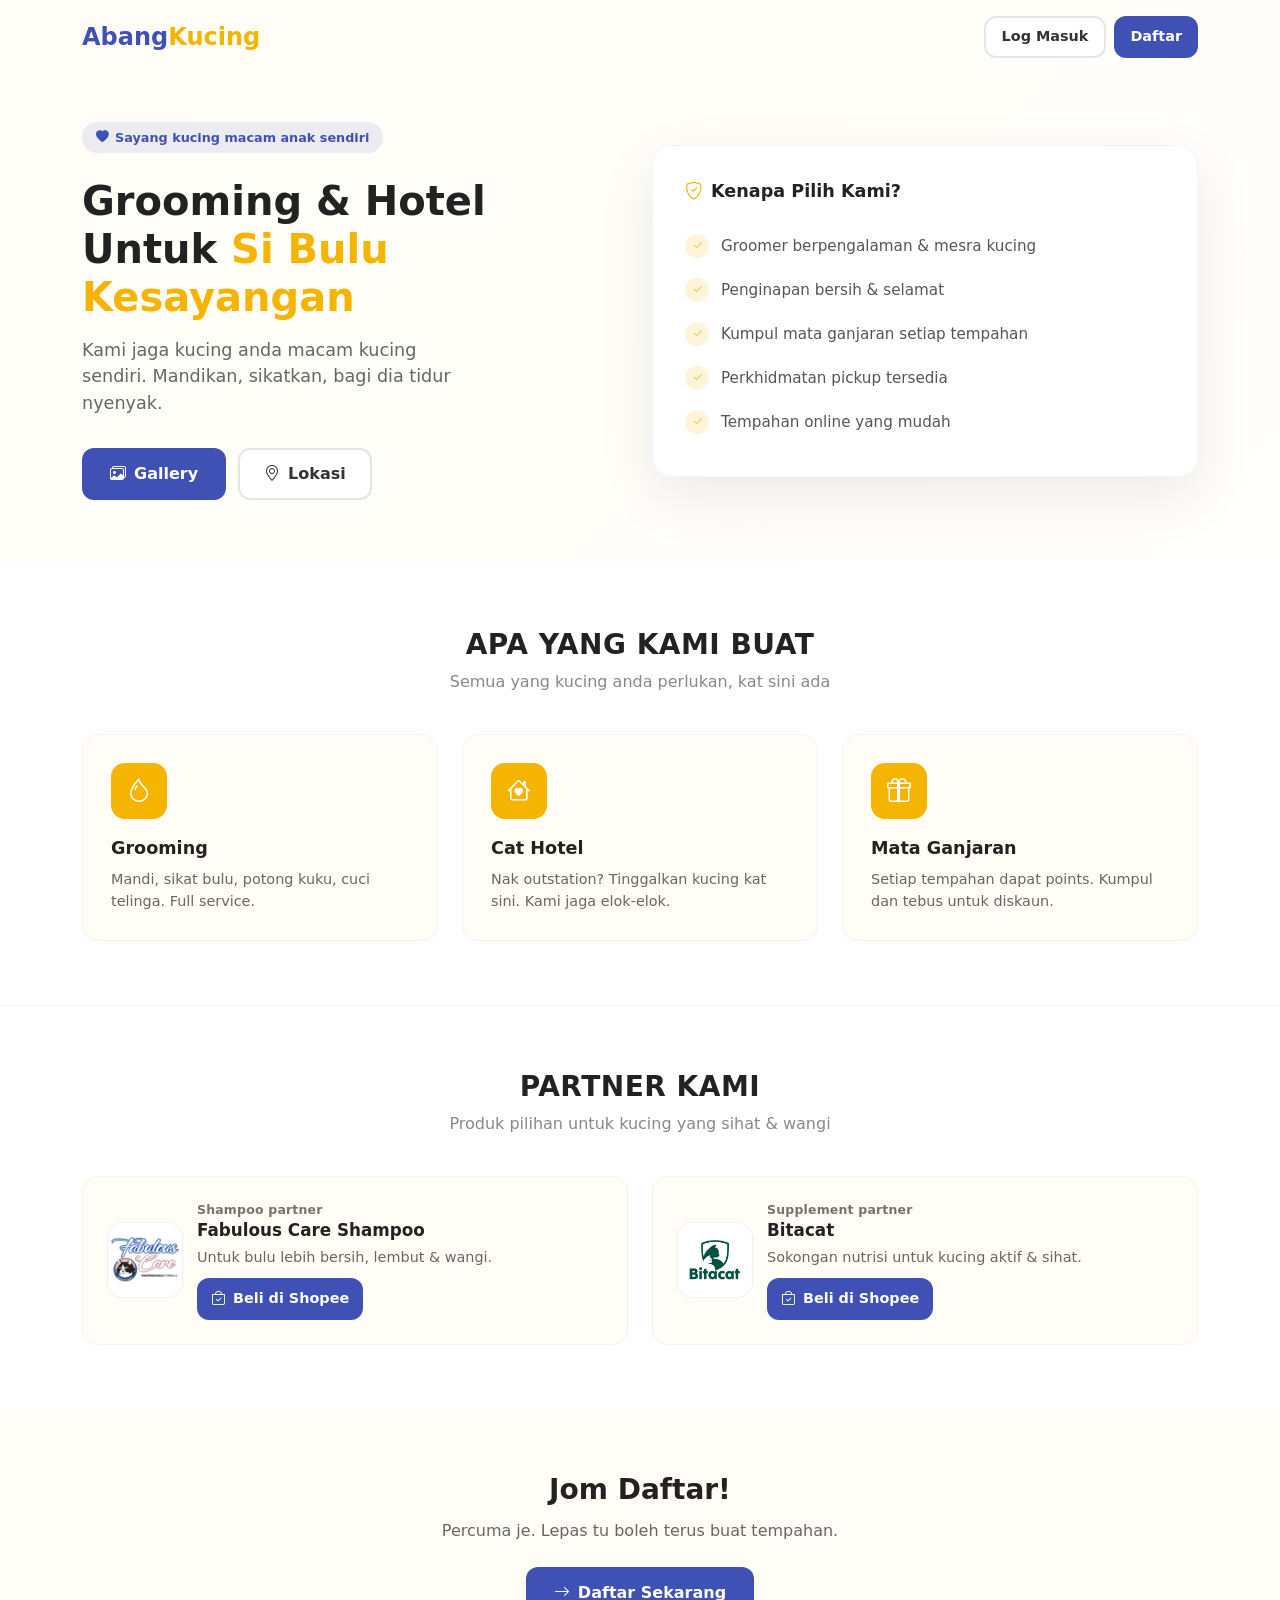
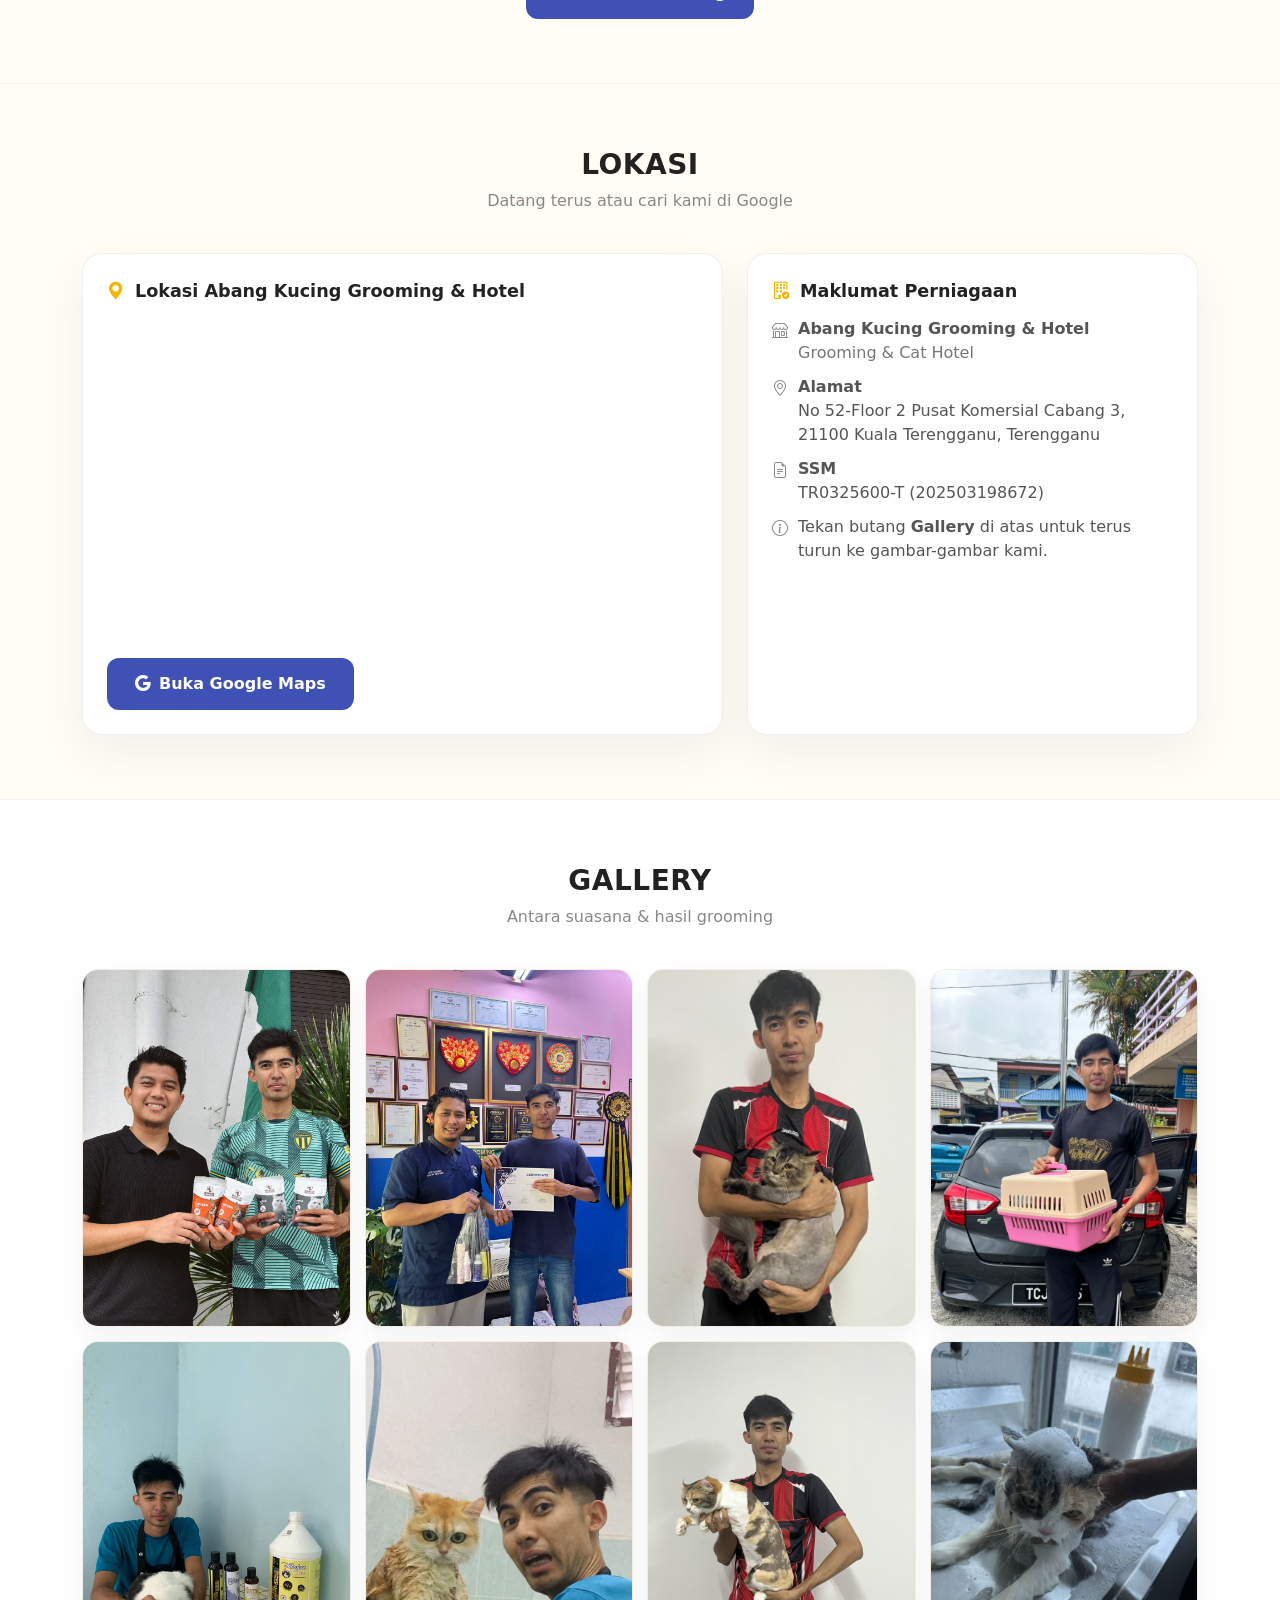
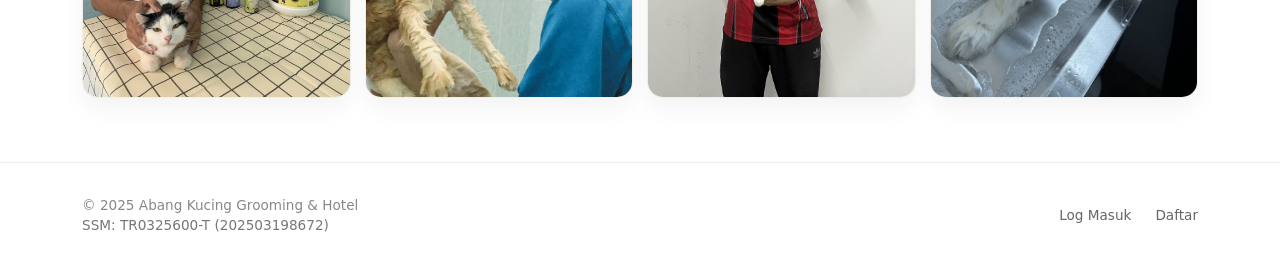
==== commit 4ab5ff94: "fix Add homepage sections: Partners (Fabulous Care/Bitacat), Lokasi (Google Maps + alamat), dan SSM " ====
--- a/index.html
+++ b/index.html
@@ -318,6 +318,13 @@
       font-size: 0.9rem;
       color: #666;
       margin: 6px 0 0;
+    }
+
+    .ak-partner-actions {
+      margin-top: 10px;
+      display: flex;
+      gap: 10px;
+      flex-wrap: wrap;
     }
 
     /* Location + SSM */
@@ -657,6 +664,12 @@
             <div class="ak-partner-kicker">Shampoo partner</div>
             <p class="ak-partner-name">Fabulous Care Shampoo</p>
             <p class="ak-partner-note">Untuk bulu lebih bersih, lembut & wangi.</p>
+            <div class="ak-partner-actions">
+              <a class="ak-btn-primary" style="padding:10px 14px; font-size:0.9rem; border-radius:12px;" href="https://s.shopee.com.my/60LhrMaIGi" target="_blank" rel="noopener">
+                <i class="bi bi-bag-check"></i>
+                Beli di Shopee
+              </a>
+            </div>
           </div>
         </div>
       </div>
@@ -670,6 +683,12 @@
             <div class="ak-partner-kicker">Supplement partner</div>
             <p class="ak-partner-name">Bitacat</p>
             <p class="ak-partner-note">Sokongan nutrisi untuk kucing aktif & sihat.</p>
+            <div class="ak-partner-actions">
+              <a class="ak-btn-primary" style="padding:10px 14px; font-size:0.9rem; border-radius:12px;" href="https://s.shopee.com.my/7fTvqSKLDc" target="_blank" rel="noopener">
+                <i class="bi bi-bag-check"></i>
+                Beli di Shopee
+              </a>
+            </div>
           </div>
         </div>
       </div>
@@ -740,6 +759,14 @@
             <div>
               <strong>Alamat</strong><br>
               No 52-Floor 2 Pusat Komersial Cabang 3, 21100 Kuala Terengganu, Terengganu
+            </div>
+          </div>
+
+          <div class="ak-info-line">
+            <i class="bi bi-file-earmark-text"></i>
+            <div>
+              <strong>SSM</strong><br>
+              TR0325600-T (202503198672)
             </div>
           </div>
 
@@ -813,7 +840,8 @@
   <div class="container">
     <div class="ak-footer-content">
       <div class="ak-footer-copy">
-        © 2025 Abang Kucing Grooming &amp; Hotel
+        © 2025 Abang Kucing Grooming &amp; Hotel<br>
+        <span style="color:#777;">SSM: TR0325600-T (202503198672)</span>
       </div>
       <div class="ak-footer-links">
         <a href="login">Log Masuk</a>
--- a/css/style.css
+++ b/css/style.css
@@ -1636,6 +1636,10 @@
   font-weight: 700;
   font-size: 1.1rem;
   color: var(--kucing-gold, #F4B400);
+}
+
+.ak-history-points.is-negative {
+  color: #dc3545;
 }
 
 .ak-pts-expiry {
